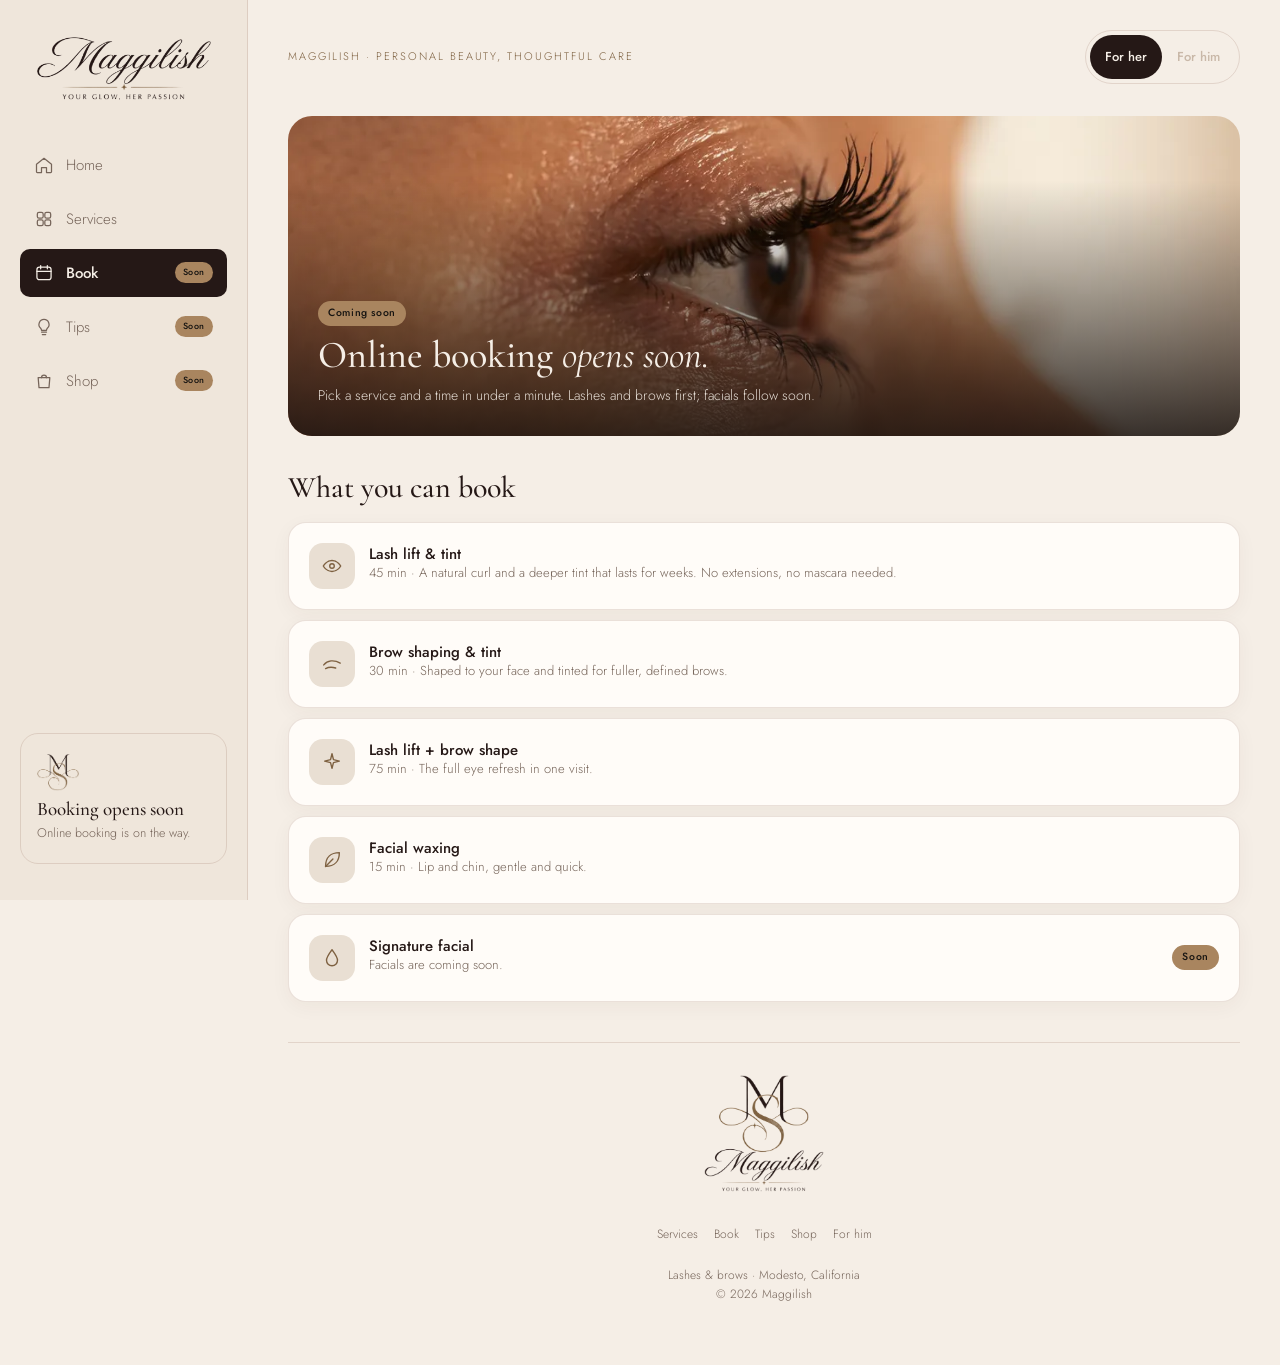
==== book/index.html @ e7efbf33 "Refine Maggilish UI around the existing brand guide" ====
<!doctype html>
<html lang="en" data-side="her">
<head>
<meta charset="utf-8">
<meta name="viewport" content="width=device-width,initial-scale=1,viewport-fit=cover">
<title>Book · Maggilish</title>
<meta name="description" content="Pick a service and a time in under a minute. Lashes and brows first; facials follow soon.">
<link rel="canonical" href="https://maggilish.com/book/">
<meta name="theme-color" content="#F5EEE6">
<meta property="og:type" content="website"><meta property="og:title" content="Book · Maggilish"><meta property="og:description" content="Pick a service and a time in under a minute. Lashes and brows first; facials follow soon.">
<meta property="og:url" content="https://maggilish.com/book/"><meta property="og:image" content="https://maggilish.com/assets/img/og.jpg">
<link rel="icon" href="/assets/brand/favicon-64.png" sizes="64x64">
<link rel="apple-touch-icon" href="/assets/brand/apple-touch-icon.png">
<link rel="manifest" href="/manifest.webmanifest">
<meta name="apple-mobile-web-app-capable" content="yes"><meta name="apple-mobile-web-app-title" content="Maggilish">
<link rel="preconnect" href="https://fonts.googleapis.com"><link rel="preconnect" href="https://fonts.gstatic.com" crossorigin>
<link href="https://fonts.googleapis.com/css2?family=Cormorant+Garamond:ital,wght@0,300;0,400;0,500;1,300;1,400;1,500&family=Jost:wght@300;400;500;600&display=swap" rel="stylesheet">
<link rel="stylesheet" href="/assets/site.css">
<script>(function(){try{var s=localStorage.getItem('maggilish-side');var f=document.documentElement.getAttribute('data-force');if(!f&&s)document.documentElement.setAttribute('data-side',s);}catch(e){}})();</script>
</head>
<body>
<a class="skip" href="#main">Skip to content</a>
<div class="app">
<aside class="side" aria-label="Main menu">
<a class="logo" href="/"><img class="for-her" src="/assets/brand/script-light.webp" alt="Maggilish" width="200" height="74"><img class="for-his" src="/assets/brand/script-dark.webp" alt="Maggilish" width="200" height="74"></a>
<nav><a href="/"><svg class="ico" viewBox="0 0 24 24" aria-hidden="true" style="width:20px;height:20px"><path d="M3 11 12 4l9 7v9a1 1 0 0 1-1 1h-5v-6h-6v6H4a1 1 0 0 1-1-1z"/></svg>Home</a><a href="/#services"><svg class="ico" viewBox="0 0 24 24" aria-hidden="true" style="width:20px;height:20px"><rect x="4" y="4" width="7" height="7" rx="2"/><rect x="13" y="4" width="7" height="7" rx="2"/><rect x="4" y="13" width="7" height="7" rx="2"/><rect x="13" y="13" width="7" height="7" rx="2"/></svg>Services</a><a href="/book/" aria-current=page><svg class="ico" viewBox="0 0 24 24" aria-hidden="true" style="width:20px;height:20px"><rect x="3.5" y="5" width="17" height="15" rx="3"/><path d="M8 3v4M16 3v4M3.5 10h17"/></svg>Book<span class=soon>Soon</span></a><a href="/tips/"><svg class="ico" viewBox="0 0 24 24" aria-hidden="true" style="width:20px;height:20px"><path d="M9 18h6M10 21h4M12 3a6 6 0 0 0-4 10.5c.8.8 1 1.5 1 2.5h6c0-1 .2-1.7 1-2.5A6 6 0 0 0 12 3z"/></svg>Tips<span class=soon>Soon</span></a><a href="/shop/"><svg class="ico" viewBox="0 0 24 24" aria-hidden="true" style="width:20px;height:20px"><path d="M5 8h14l-1 12H6z"/><path d="M9 8a3 3 0 0 1 6 0"/></svg>Shop<span class=soon>Soon</span></a></nav>
<div class="card help for-her"><img src="/assets/brand/emblem-light.webp" alt="" width="42" height="37"><h3>Booking opens soon</h3><p class="mute">Online booking is on the way.</p></div><div class="card help for-his"><img src="/assets/brand/emblem-dark.webp" alt="" width="42" height="37"><h3>Booking opens soon</h3><p class="mute">Online booking is on the way.</p></div>
</aside>
<div class="content">
<header class="top">
<a class="logo" href="/" aria-label="Maggilish home"><img class="for-her" src="/assets/brand/script-light.webp" alt="Maggilish" width="103" height="38"><img class="for-his" src="/assets/brand/script-dark.webp" alt="Maggilish" width="103" height="38"></a>
<div class="hello rail-hide">Maggilish · Personal beauty, thoughtful care</div>
<div class="actions"><div class="toggle" role="group" aria-label="Show services for"><button type="button" data-side="her" aria-pressed="true">For her</button><button type="button" data-side="his" aria-pressed="false">For him</button></div></div>
</header>
<main id="main"><section class="cs">
<div class="cs-hero for-her" style="background-image:url(/assets/img/her-lashlift.webp)"><div class="in"><span class="soon">Coming soon</span><h1>Online booking <em>opens soon.</em></h1><p>Pick a service and a time in under a minute. Lashes and brows first; facials follow soon.</p></div></div>
<div class="cs-hero for-his" style="background-image:url(/assets/img/his-brows.webp)"><div class="in"><span class="soon">Coming soon</span><h1>Online booking <em>opens soon.</em></h1><p>Pick a service and a time in under a minute. Lashes and brows first; facials follow soon.</p></div></div>
<div class="sec-h"><h2>What you can book</h2></div><div class="cs-list for-her"><div class="card"><span class="c"><svg class="ico" viewBox="0 0 24 24" aria-hidden="true" style="width:22px;height:22px"><path d="M2.5 12S6 6 12 6s9.5 6 9.5 6-3.5 6-9.5 6-9.5-6-9.5-6z"/><circle cx="12" cy="12" r="2.5"/></svg></span><div><h3>Lash lift &amp; tint</h3><p class="mute">45 min · A natural curl and a deeper tint that lasts for weeks. No extensions, no mascara needed.</p></div></div><div class="card"><span class="c"><svg class="ico" viewBox="0 0 24 24" aria-hidden="true" style="width:22px;height:22px"><path d="M3 13c4-5 11-6 18-2"/><path d="M5 17c3-1.5 7-1.8 11-.6"/></svg></span><div><h3>Brow shaping &amp; tint</h3><p class="mute">30 min · Shaped to your face and tinted for fuller, defined brows.</p></div></div><div class="card"><span class="c"><svg class="ico" viewBox="0 0 24 24" aria-hidden="true" style="width:22px;height:22px"><path d="M12 3l1.6 6.4L20 11l-6.4 1.6L12 19l-1.6-6.4L4 11l6.4-1.6z"/></svg></span><div><h3>Lash lift + brow shape</h3><p class="mute">75 min · The full eye refresh in one visit.</p></div></div><div class="card"><span class="c"><svg class="ico" viewBox="0 0 24 24" aria-hidden="true" style="width:22px;height:22px"><path d="M5 19C5 9 11 4 20 4c0 9-5 15-15 15z"/><path d="M5 19l8-8"/></svg></span><div><h3>Facial waxing</h3><p class="mute">15 min · Lip and chin, gentle and quick.</p></div></div><div class="card"><span class="c"><svg class="ico" viewBox="0 0 24 24" aria-hidden="true" style="width:22px;height:22px"><path d="M12 3C8.5 8 6 11 6 14.5a6 6 0 0 0 12 0C18 11 15.5 8 12 3z"/></svg></span><div><h3>Signature facial</h3><p class="mute">Facials are coming soon.</p></div><span class=soon style=margin-left:auto>Soon</span></div></div><div class="cs-list for-his"><div class="card"><span class="c"><svg class="ico" viewBox="0 0 24 24" aria-hidden="true" style="width:22px;height:22px"><path d="M3 13c4-5 11-6 18-2"/><path d="M5 17c3-1.5 7-1.8 11-.6"/></svg></span><div><h3>Brow clean-up</h3><p class="mute">15 min · Tidy and natural, never over-shaped.</p></div></div><div class="card"><span class="c"><svg class="ico" viewBox="0 0 24 24" aria-hidden="true" style="width:22px;height:22px"><path d="M12 3l1.6 6.4L20 11l-6.4 1.6L12 19l-1.6-6.4L4 11l6.4-1.6z"/></svg></span><div><h3>Brow tint</h3><p class="mute">15 min · Fills in sparse or light brows without looking done.</p></div></div><div class="card"><span class="c"><svg class="ico" viewBox="0 0 24 24" aria-hidden="true" style="width:22px;height:22px"><path d="M2.5 12S6 6 12 6s9.5 6 9.5 6-3.5 6-9.5 6-9.5-6-9.5-6z"/><circle cx="12" cy="12" r="2.5"/></svg></span><div><h3>Lash tint</h3><p class="mute">20 min · Darker lashes, no mascara, nobody can tell.</p></div></div><div class="card"><span class="c"><svg class="ico" viewBox="0 0 24 24" aria-hidden="true" style="width:22px;height:22px"><path d="M5 19C5 9 11 4 20 4c0 9-5 15-15 15z"/><path d="M5 19l8-8"/></svg></span><div><h3>Facial waxing</h3><p class="mute">15 min · Brow, ear and nose, quick and clean.</p></div></div><div class="card"><span class="c"><svg class="ico" viewBox="0 0 24 24" aria-hidden="true" style="width:22px;height:22px"><circle cx="12" cy="12" r="8.5"/><path d="M9 10h.01M15 10h.01M9 15c1.7 1.3 4.3 1.3 6 0"/></svg></span><div><h3>Men&#8217;s facial</h3><p class="mute">Men&#8217;s facials are coming soon.</p></div><span class=soon style=margin-left:auto>Soon</span></div></div></section>
<footer class="foot">
<img class="for-her" src="/assets/brand/logo-light.webp" alt="Maggilish, your glow, her passion" width="120" height="118">
<img class="for-his" src="/assets/brand/logo-dark.webp" alt="Maggilish, your glow, her passion" width="120" height="118">
<nav aria-label="Footer"><a href="/#services">Services</a><a href="/book/">Book</a><a href="/tips/">Tips</a><a href="/shop/">Shop</a><a href="/men/">For him</a></nav>
<p>Lashes &amp; brows · Modesto, California</p><p>&#169; 2026 Maggilish</p>
</footer>
</main>
</div>
</div>
<nav class="tabbar" aria-label="Main menu"><a href="/"><svg class="ico" viewBox="0 0 24 24" aria-hidden="true" style="width:23px;height:23px"><path d="M3 11 12 4l9 7v9a1 1 0 0 1-1 1h-5v-6h-6v6H4a1 1 0 0 1-1-1z"/></svg>Home</a><a href="/#services"><svg class="ico" viewBox="0 0 24 24" aria-hidden="true" style="width:23px;height:23px"><rect x="4" y="4" width="7" height="7" rx="2"/><rect x="13" y="4" width="7" height="7" rx="2"/><rect x="4" y="13" width="7" height="7" rx="2"/><rect x="13" y="13" width="7" height="7" rx="2"/></svg>Services</a><a class="book" href="/book/" aria-current="page"><span class="b"><svg class="ico" viewBox="0 0 24 24" aria-hidden="true" style="width:24px;height:24px"><rect x="3.5" y="5" width="17" height="15" rx="3"/><path d="M8 3v4M16 3v4M3.5 10h17"/></svg></span>Book</a><a href="/tips/"><svg class="ico" viewBox="0 0 24 24" aria-hidden="true" style="width:23px;height:23px"><path d="M9 18h6M10 21h4M12 3a6 6 0 0 0-4 10.5c.8.8 1 1.5 1 2.5h6c0-1 .2-1.7 1-2.5A6 6 0 0 0 12 3z"/></svg>Tips</a><a href="/shop/"><svg class="ico" viewBox="0 0 24 24" aria-hidden="true" style="width:23px;height:23px"><path d="M5 8h14l-1 12H6z"/><path d="M9 8a3 3 0 0 1 6 0"/></svg>Shop</a></nav>
<script src="/assets/site.js" defer></script>
</body>
</html>
---- assets/site.css ----
/* Maggilish — app-style site. Her (light) and His (dark) themes share one layout. */
:root{
  --porcelain:#F5EEE6; --pearl:#EBDCC8; --oatmeal:#DCD2C4; --bare:#DDA497; --cashmere:#C9B8A8;
  --caramel:#A9855F; --deep-caramel:#7E6141; --sandstone:#A39A8D; --suede:#635549; --tobacco:#4B3621;
  --espresso:#251816; --slate:#3D3C41; --noir:#151311;
  --serif:"Cormorant Garamond",Georgia,serif; --sans:"Jost",system-ui,-apple-system,sans-serif;
  --radius:20px; --tab-h:72px; --side-w:248px;
}
[data-side="her"]{
  --bg:#F5EEE6; --bg2:#EFE6DB; --card:#FFFCF8; --ink:#251816; --mute:#76655A; --acc:#7E6141; --metal:#A9855F;
  --chip:#E9DFD3; --btn:#251816; --btn-ink:#F5EEE6; --line:rgba(125,77,57,.16);
  --shadow:0 10px 28px rgba(80,50,30,.10); --tex:url(tex/porcelain.jpg);
  --scrim:linear-gradient(90deg,#F5EEE6 30%,rgba(245,238,230,.0) 74%);
  color-scheme:light;
}
[data-side="his"]{
  --bg:#151311; --bg2:#1C1917; --card:#221E1B; --ink:#F2EAE0; --mute:#AFA398; --acc:#C6A06E; --metal:#A9855F;
  --chip:#2C2825; --btn:#A9855F; --btn-ink:#151311; --line:rgba(169,133,95,.22);
  --shadow:0 10px 28px rgba(0,0,0,.35); --tex:url(tex/noir.jpg);
  --scrim:linear-gradient(90deg,#151311 32%,rgba(21,19,17,0) 76%);
  color-scheme:dark;
}
*{box-sizing:border-box;margin:0;padding:0}
html{-webkit-text-size-adjust:100%;scroll-behavior:smooth;scroll-padding-top:20px}
body{font-family:var(--sans);font-weight:300;font-size:16px;line-height:1.5;background:var(--bg);color:var(--ink);-webkit-font-smoothing:antialiased;transition:background .35s,color .35s;min-height:100vh}
img{display:block;max-width:100%}
a{color:inherit;text-decoration:none}
button{font:inherit;color:inherit;background:none;border:0;cursor:pointer}
:focus-visible{outline:2px solid var(--metal);outline-offset:3px;border-radius:8px}
.skip{position:absolute;left:-999px;top:8px;background:var(--btn);color:var(--btn-ink);padding:10px 16px;border-radius:999px;z-index:50}
.skip:focus{left:12px}
[data-side="her"] .for-his,[data-side="his"] .for-her{display:none!important}
.serif{font-family:var(--serif)}
.mute{color:var(--mute)}
.lab{font-size:11px;letter-spacing:.22em;text-transform:uppercase;color:var(--acc);font-weight:500}
.ico{width:22px;height:22px;stroke:currentColor;fill:none;stroke-width:1.5;stroke-linecap:round;stroke-linejoin:round;flex:none}
.card{background:var(--card);border-radius:var(--radius);box-shadow:var(--shadow)}
.btn{display:inline-flex;align-items:center;justify-content:center;gap:8px;background:var(--btn);color:var(--btn-ink);border-radius:999px;padding:13px 22px;font-size:14px;font-weight:500;letter-spacing:.02em;min-height:44px;transition:transform .15s,opacity .15s}
.btn:hover{transform:translateY(-1px)}
.btn.ghost{background:transparent;color:var(--ink);box-shadow:inset 0 0 0 1px var(--line)}
.btn.metal{background:var(--metal);color:#151311}
.chip{display:inline-flex;align-items:center;gap:6px;background:var(--chip);border-radius:999px;padding:7px 13px;font-size:12.5px;white-space:nowrap}
.soon{display:inline-flex;align-items:center;font-size:10.5px;font-weight:500;letter-spacing:.06em;background:var(--metal);color:#151311;padding:4px 10px;border-radius:999px;white-space:nowrap}
h1,h2,h3{font-family:var(--serif);font-weight:500;line-height:1.05}
h1 em,h2 em,h3 em{font-style:italic;font-weight:400}

/* ---------- shell ---------- */
.app{min-height:100vh;padding-bottom:calc(var(--tab-h) + 34px + env(safe-area-inset-bottom))}
.side{display:none}
.top{display:flex;justify-content:space-between;align-items:center;padding:18px 20px 10px;gap:12px}
.top .logo img{height:38px;width:auto}
.top .actions{display:flex;gap:10px;align-items:center}
.round{width:44px;height:44px;border-radius:14px;background:var(--card);display:flex;align-items:center;justify-content:center;box-shadow:var(--shadow)}
.round img{width:30px}
.toggle{display:inline-flex;background:var(--chip);border-radius:999px;padding:3px;font-size:13px;font-weight:500}
.toggle button{padding:8px 16px;border-radius:999px;color:var(--mute);min-height:38px;transition:background .25s,color .25s}
.toggle button[aria-pressed="true"]{background:var(--btn);color:var(--btn-ink)}
main{padding:0 20px}
.wrap{max-width:1180px;margin:0 auto}

/* bottom tab bar (phone + tablet) */
.tabbar{position:fixed;left:12px;right:12px;bottom:calc(12px + env(safe-area-inset-bottom));height:var(--tab-h);border-radius:24px;background:var(--card);box-shadow:0 -2px 30px rgba(0,0,0,.16);display:grid;grid-template-columns:repeat(5,1fr);align-items:center;justify-items:center;padding:0 6px;z-index:40;max-width:560px;margin:0 auto}
.tabbar a{display:flex;flex-direction:column;align-items:center;gap:4px;font-size:11px;color:var(--mute);min-width:56px;padding:6px 0}
.tabbar a[aria-current="page"]{color:var(--acc);font-weight:600}
.tabbar .book{margin-top:-30px}
.tabbar .book span.b{width:58px;height:58px;border-radius:50%;background:var(--btn);color:var(--btn-ink);display:flex;align-items:center;justify-content:center;box-shadow:0 8px 18px rgba(0,0,0,.22)}
.tabbar .book[aria-current="page"]{color:var(--ink)}

/* ---------- home ---------- */
.greet{padding:4px 0 14px}
.greet h1{font-size:28px}
.hero{position:relative;border-radius:24px;overflow:hidden;min-height:250px;background:var(--chip) center/cover no-repeat;display:flex;align-items:stretch}
.hero::before{content:"";position:absolute;inset:0;background:var(--scrim)}
.hero .in{position:relative;padding:24px 22px;max-width:62%;display:flex;flex-direction:column;justify-content:center}
.hero h2{font-size:34px}
.hero p{font-size:13.5px;margin-top:10px}
.hero .btn{margin-top:16px;align-self:flex-start;padding:11px 18px;font-size:13px}
.cats{display:flex;justify-content:space-between;gap:8px;padding:22px 0 6px;overflow-x:auto;scrollbar-width:none}
.cats::-webkit-scrollbar{display:none}
.cats a{display:flex;flex-direction:column;align-items:center;gap:8px;min-width:62px;font-size:12.5px}
.cats .c{width:60px;height:60px;border-radius:50%;background:var(--chip);display:flex;align-items:center;justify-content:center;color:var(--acc)}
.sec-h{display:flex;justify-content:space-between;align-items:baseline;margin:30px 0 14px;gap:12px}
.sec-h h2{font-size:26px}
.sec-h a{font-size:13px;display:inline-flex;gap:4px;align-items:center}
.svc-grid{display:grid;grid-template-columns:1fr 1fr;gap:12px}
.svc{padding:10px;display:flex;flex-direction:column;position:relative}
.svc .ph{aspect-ratio:4/3;border-radius:14px;background:var(--chip) center/cover;display:flex;align-items:center;justify-content:center;color:var(--acc)}
.svc .ph .ico{width:38px;height:38px}
.svc .soon{position:absolute;left:18px;top:18px}
.svc .body{padding:12px 4px 4px;display:flex;flex-direction:column;flex:1}
.svc h3{font-family:var(--sans);font-size:15px;font-weight:500;line-height:1.3}
.svc p{font-size:12.5px;margin-top:4px;flex:1}
.svc .meta{display:flex;justify-content:space-between;align-items:center;margin-top:12px;gap:8px}
.svc .meta .t{font-size:12px;display:flex;gap:4px;align-items:center;color:var(--mute)}
.plus{width:34px;height:34px;border-radius:50%;background:var(--btn);color:var(--btn-ink);display:flex;align-items:center;justify-content:center;flex:none}
.wait{display:flex;align-items:center;gap:14px;padding:12px 14px;margin-top:14px}
.wait .th{width:56px;height:56px;border-radius:14px;background:var(--chip) center/cover;flex:none}
.wait .tx{flex:1;min-width:0}
.wait h3{font-family:var(--sans);font-size:14.5px;font-weight:500;margin-top:4px}
.wait a{font-size:12.5px;color:var(--acc);display:flex;gap:4px;align-items:center;white-space:nowrap}
.steps{display:grid;gap:10px}
.step{display:flex;gap:14px;padding:16px;align-items:flex-start}
.step .n{font-family:var(--serif);font-size:30px;line-height:1;color:var(--acc);width:26px;flex:none}
.step h3{font-family:var(--sans);font-size:15px;font-weight:500}
.step p{font-size:13px;margin-top:3px}
.feature{position:relative;border-radius:24px;overflow:hidden;min-height:300px;background:var(--chip) center/cover;display:flex;align-items:flex-end}
.feature::before{content:"";position:absolute;inset:0;background:linear-gradient(transparent 30%,rgba(20,14,12,.55) 55%,rgba(20,14,12,.9))}
.feature .in{position:relative;padding:22px;color:#F5EEE6;max-width:520px}
.feature .lab{color:#D9BE94}
.feature h2{font-size:30px;margin-top:6px}
.feature p{font-size:13.5px;margin-top:8px;opacity:.9}
.feature .btn{margin-top:14px}
.tips-teaser{padding:18px}
.tips-teaser ul{list-style:none;margin-top:10px}
.tips-teaser li{display:flex;justify-content:space-between;gap:12px;align-items:center;padding:12px 0;border-top:1px solid var(--line);font-size:14.5px}
.tips-teaser li .q{font-family:var(--serif);font-size:18px;font-weight:500;line-height:1.2}
.promise{padding:26px 22px;background:var(--tex) center/cover;border-radius:24px;text-align:center;box-shadow:var(--shadow)}
.promise img{width:74px;margin:0 auto}
.promise h2{font-size:30px;margin-top:12px}
.promise p{max-width:520px;margin:10px auto 0;font-size:14px}
.foot{padding:40px 0 20px;text-align:center;font-size:12px;color:var(--mute)}
.foot img{height:44px;width:auto;margin:0 auto 10px}
.foot nav{display:flex;gap:16px;justify-content:center;flex-wrap:wrap;margin:10px 0}

/* ---------- coming-soon pages ---------- */
.cs{padding-top:6px}
.cs-hero{border-radius:24px;overflow:hidden;position:relative;min-height:320px;background:var(--chip) center/cover;display:flex;align-items:flex-end}
.cs-hero::before{content:"";position:absolute;inset:0;background:linear-gradient(transparent 20%,rgba(20,14,12,.84))}
.cs-hero .in{position:relative;padding:24px;color:#F5EEE6;max-width:560px}
.cs-hero h1{font-size:38px;margin-top:10px}
.cs-hero p{font-size:14px;margin-top:8px;opacity:.9}
.cs-list{margin-top:18px;display:grid;gap:10px}
.cs-list .card{padding:16px 18px;display:flex;gap:14px;align-items:center}
.cs-list .card .c{width:46px;height:46px;border-radius:14px;background:var(--chip);color:var(--acc);display:flex;align-items:center;justify-content:center;flex:none}
.cs-list h3{font-family:var(--sans);font-size:15px;font-weight:500}
.cs-list p{font-size:13px}
.prod-grid{display:grid;grid-template-columns:1fr 1fr;gap:12px;margin-top:16px}
.prod{padding:8px;position:relative}
.prod .ph{aspect-ratio:1/1;border-radius:14px;background:var(--chip) center/cover}
.prod .soon{position:absolute;left:16px;top:16px}
.prod h3{font-family:var(--sans);font-size:14px;font-weight:500;padding:10px 4px 0}
.prod p{font-size:12px;padding:0 4px 6px}
.note{font-size:11.5px;margin-top:14px}

/* ---------- tablet ---------- */
@media (min-width:768px){
  main{padding:0 32px}
  .top{padding:22px 32px 12px}
  .hero{min-height:340px}
  .hero h2{font-size:46px}
  .hero .in{padding:40px;max-width:52%}
  .svc-grid{grid-template-columns:repeat(3,1fr);gap:16px}
  .steps{grid-template-columns:repeat(3,1fr)}
  .prod-grid{grid-template-columns:repeat(3,1fr)}
  .duo{display:grid;grid-template-columns:1.2fr 1fr;gap:16px;align-items:stretch}
}
/* ---------- computer: side menu ---------- */
@media (min-width:1200px){
  .app{display:flex;padding-bottom:0}
  .tabbar{display:none}
  .side{display:flex;flex-direction:column;gap:4px;width:var(--side-w);flex:none;background:var(--bg2);padding:28px 18px;position:sticky;top:0;height:100vh}
  .side .logo img{height:48px;width:auto;margin:0 0 26px 8px}
  .side nav a{display:flex;gap:12px;align-items:center;padding:12px 14px;border-radius:14px;font-size:15px;color:var(--mute)}
  .side nav a:hover{background:var(--chip);color:var(--ink)}
  .side nav a[aria-current="page"]{background:var(--btn);color:var(--btn-ink);font-weight:500}
  .side nav a .soon{margin-left:auto;font-size:9px;padding:3px 8px}
  .side .help{margin-top:auto;padding:18px}
  .side .help + .help{margin-top:0}
  .side .help img{width:42px}
  .side .help h3{font-size:19px;margin-top:8px}
  .side .help p{font-size:12.5px;margin-top:4px}
  .content{flex:1;min-width:0}
  .top{padding:26px 36px 18px}
  .top .logo{display:none}
  .top .hello{display:block}
  main{padding:0 36px 40px}
  .home-grid{display:grid;grid-template-columns:minmax(0,1fr) 330px;gap:26px;align-items:start}
  .rail{position:sticky;top:24px;display:grid;gap:16px}
  .greet{display:none}
}
@media (max-width:1199px){ .rail-only{display:none} .top .hello{display:none} }
@media (max-width:767px){
  .hero{display:block;min-height:0;background-color:var(--card);background-size:100% auto;background-position:top center;padding-top:50%;box-shadow:var(--shadow)}
  .hero::before{background:linear-gradient(180deg,transparent 34%,var(--card) 52%)}
  .hero .in,.hero .in[class]{max-width:none;padding:0 20px 22px}
}
@media (max-width:420px){
  .hero h2{font-size:30px}
  .svc-grid{gap:10px}
}
@media (prefers-reduced-motion:reduce){*{transition:none!important;scroll-behavior:auto!important}}

/* October 2026 brand refinement: the proposal's porcelain / caramel / noir
   palette and Cormorant + Jost type remain the shared identity. */
:root{--radius:18px}
[data-side="her"]{--shadow:0 5px 20px rgba(75,54,33,.045)}
[data-side="his"]{--shadow:0 5px 20px rgba(0,0,0,.16);--mute:#C9B8A8}
body{line-height:1.6}
h1,h2,h3{text-wrap:balance}
.card{border:1px solid var(--line)}
.btn{padding:14px 24px;letter-spacing:.04em}
.btn.ghost{box-shadow:none;border:1px solid var(--line)}
.btn:focus-visible,a:focus-visible,button:focus-visible{outline:2px solid var(--acc);outline-offset:4px}
.lab{letter-spacing:.18em;line-height:1.6}
.top{padding-top:24px;padding-bottom:20px}
.top .logo img{height:auto;width:120px}
.toggle{border:1px solid var(--line);background:transparent;padding:4px}
.toggle button{min-height:44px;padding:9px 15px}
.greet{padding:0 0 22px}
.greet h1{font-size:32px;margin-top:4px}
.hero{border:1px solid var(--line);border-radius:22px}
.hero h2{line-height:1.04;letter-spacing:-.025em}
.hero p{line-height:1.7;font-size:14px}
.hero .btn{margin-top:22px;min-height:46px}
.cats{padding:26px 0 18px;border-bottom:1px solid var(--line)}
.cats .c{background:transparent;border:1px solid var(--line);transition:background .2s}
.cats a:hover .c{background:var(--chip)}
.sec-h{margin:36px 0 18px}
.sec-h h2{font-size:30px}
.sec-h a{color:var(--acc);min-height:44px;align-items:center}
.svc{padding:10px;box-shadow:none}
.svc .ph{border-radius:12px}
.svc .body{padding:16px 6px 6px}
.svc h3{font-size:15px;line-height:1.4}
.svc p{line-height:1.65;margin-top:7px}
.svc .meta{padding-top:12px;border-top:1px solid var(--line);margin-top:18px}
.plus{width:44px;height:44px}
.wait{padding:16px;margin-top:18px;flex-wrap:wrap}
.wait a{min-height:44px}
.step{padding:22px 18px;box-shadow:none}
.step .n{font-size:34px}
.tips-teaser{padding:22px}
.tips-teaser li{padding:16px 0}
.tips-teaser li .q{font-size:21px;line-height:1.25}
.feature{border-radius:20px;border:1px solid var(--line)}
.feature .in{padding:28px}
.feature h2{font-size:34px}
.promise{padding:36px 24px;border:1px solid var(--line);box-shadow:none}
.promise h2{font-size:36px}
.foot{border-top:1px solid var(--line);margin-top:40px;padding-top:32px}
.foot img{height:auto;width:120px;margin-bottom:20px}
.foot nav a{display:inline-flex;align-items:center;min-height:44px}
.tabbar{border:1px solid var(--line);box-shadow:0 6px 28px rgba(37,24,22,.12);border-radius:22px}
.tabbar a{min-height:48px}
.cs-list .card{padding:20px}
.cs-hero .in{padding:30px}
.prod{box-shadow:none}
.prod h3{padding:15px 6px 0}
.prod p{padding:4px 6px 12px}
@media(min-width:768px){
  .hero .in{padding:36px;max-width:60%}
  .hero h2{font-size:48px}
  .hero{min-height:370px}
  .svc-grid,.prod-grid{gap:18px}
}
@media(min-width:1200px){
  .side{border-right:1px solid var(--line);padding:36px 20px}
  .side .logo img{height:auto;width:176px;margin:0 auto 36px}
  .side nav a{border-radius:10px;margin-bottom:6px}
  .side .help{padding:20px 16px;background:transparent;box-shadow:none}
  .top{padding:30px 40px 26px}
  .top .hello{font-size:11px;text-transform:uppercase;letter-spacing:.18em;color:var(--acc)}
  main{padding:0 40px 40px}
  .home-grid{grid-template-columns:minmax(0,1fr) 264px;gap:28px}
  .rail{gap:20px}
  .hero .in{padding:30px;max-width:68%}
  .hero h2{font-size:clamp(36px,3.2vw,52px)}
  .svc-grid{grid-template-columns:repeat(2,minmax(0,1fr))}
}
@media(min-width:1600px){
  .home-grid{grid-template-columns:minmax(0,1fr) 300px;gap:32px}
  .svc-grid{grid-template-columns:repeat(3,minmax(0,1fr))}
  .hero .in{max-width:60%;padding:40px}
}
@media(max-width:767px){
  .hero .in,.hero .in[class]{padding:8px 24px 28px}
  .hero h2{font-size:38px}
  .hero::before{background:linear-gradient(180deg,transparent 28%,var(--card) 49%)}
  .hero p{max-width:34ch}
}
@media(max-width:359px){
  main{padding-left:16px;padding-right:16px}
  .top{padding-left:16px;padding-right:16px;gap:8px}
  .top .logo img{width:100px}
  .toggle button{padding:9px 11px}
  .hero h2{font-size:34px}
  .svc-grid,.prod-grid{grid-template-columns:1fr}
}
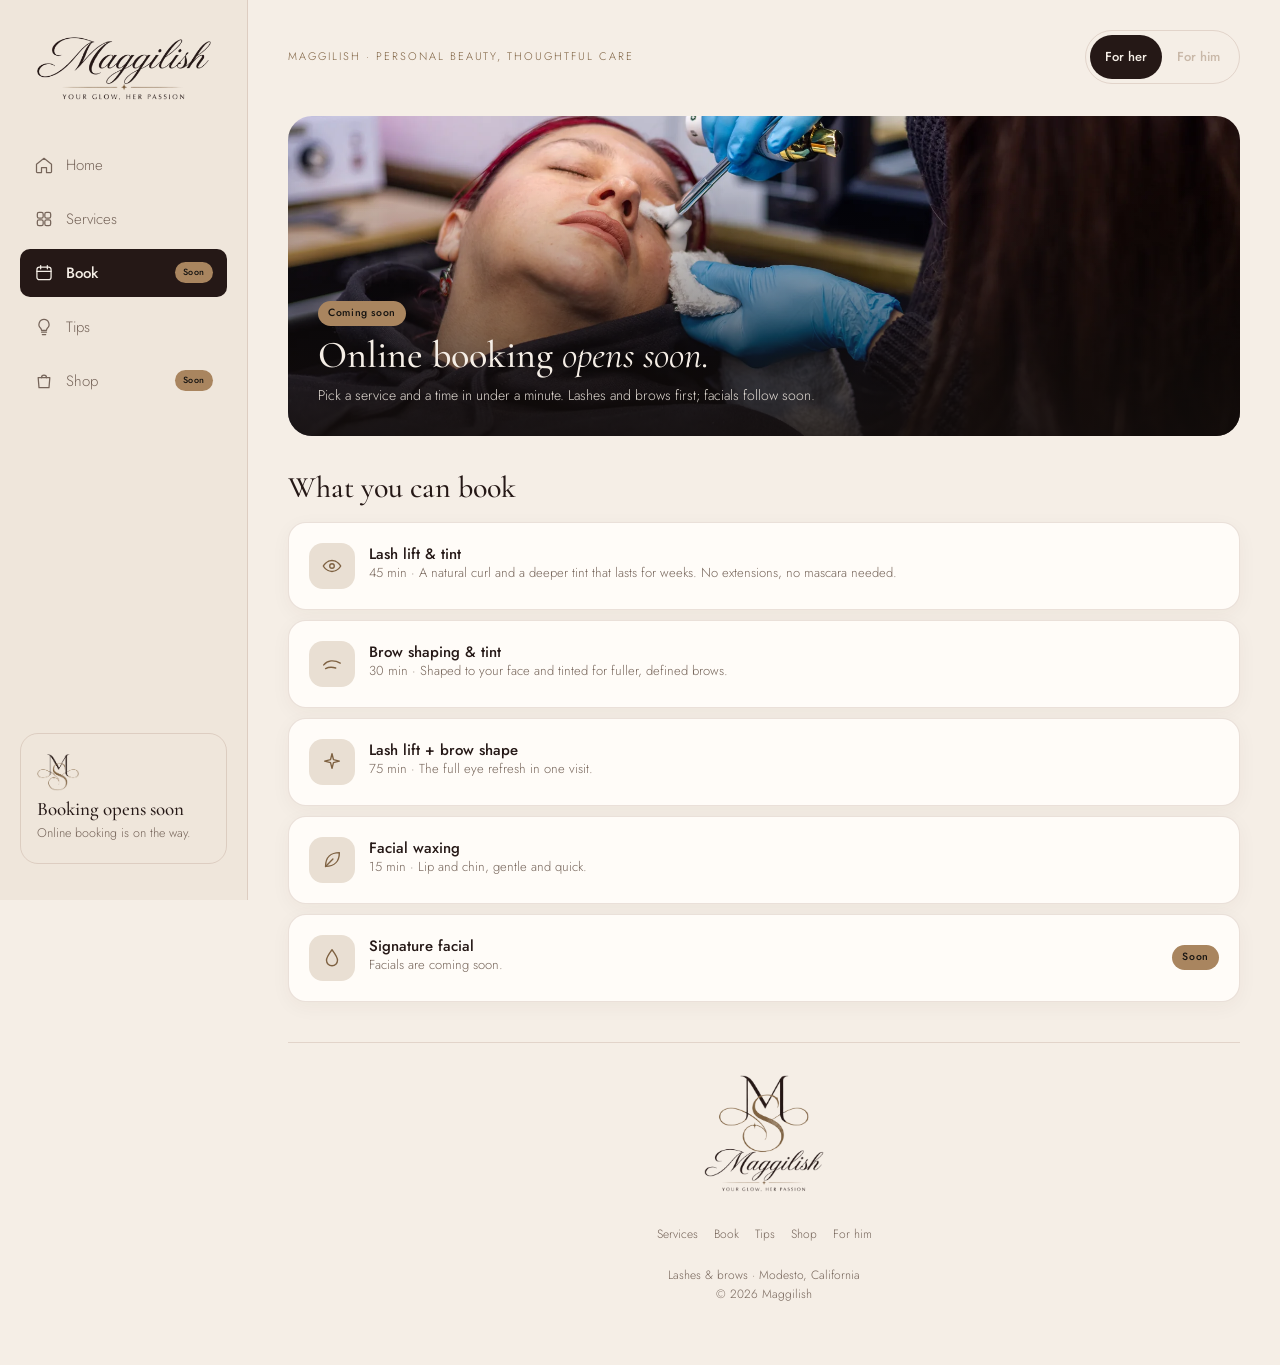
==== commit a2f069ee: "Add original studio photos, Maggie introduction and care tips" ====
--- a/book/index.html
+++ b/book/index.html
@@ -1,6 +1,7 @@
 <!doctype html>
 <html lang="en" data-side="her">
 <head>
+
 <meta charset="utf-8">
 <meta name="viewport" content="width=device-width,initial-scale=1,viewport-fit=cover">
 <title>Book · Maggilish</title>
@@ -15,7 +16,7 @@
 <meta name="apple-mobile-web-app-capable" content="yes"><meta name="apple-mobile-web-app-title" content="Maggilish">
 <link rel="preconnect" href="https://fonts.googleapis.com"><link rel="preconnect" href="https://fonts.gstatic.com" crossorigin>
 <link href="https://fonts.googleapis.com/css2?family=Cormorant+Garamond:ital,wght@0,300;0,400;0,500;1,300;1,400;1,500&family=Jost:wght@300;400;500;600&display=swap" rel="stylesheet">
-<link rel="stylesheet" href="/assets/site.css">
+<link rel="stylesheet" href="/assets/site.css?v=20261105.1">
 <script>(function(){try{var s=localStorage.getItem('maggilish-side');var f=document.documentElement.getAttribute('data-force');if(!f&&s)document.documentElement.setAttribute('data-side',s);}catch(e){}})();</script>
 </head>
 <body>
@@ -23,7 +24,7 @@
 <div class="app">
 <aside class="side" aria-label="Main menu">
 <a class="logo" href="/"><img class="for-her" src="/assets/brand/script-light.webp" alt="Maggilish" width="200" height="74"><img class="for-his" src="/assets/brand/script-dark.webp" alt="Maggilish" width="200" height="74"></a>
-<nav><a href="/"><svg class="ico" viewBox="0 0 24 24" aria-hidden="true" style="width:20px;height:20px"><path d="M3 11 12 4l9 7v9a1 1 0 0 1-1 1h-5v-6h-6v6H4a1 1 0 0 1-1-1z"/></svg>Home</a><a href="/#services"><svg class="ico" viewBox="0 0 24 24" aria-hidden="true" style="width:20px;height:20px"><rect x="4" y="4" width="7" height="7" rx="2"/><rect x="13" y="4" width="7" height="7" rx="2"/><rect x="4" y="13" width="7" height="7" rx="2"/><rect x="13" y="13" width="7" height="7" rx="2"/></svg>Services</a><a href="/book/" aria-current=page><svg class="ico" viewBox="0 0 24 24" aria-hidden="true" style="width:20px;height:20px"><rect x="3.5" y="5" width="17" height="15" rx="3"/><path d="M8 3v4M16 3v4M3.5 10h17"/></svg>Book<span class=soon>Soon</span></a><a href="/tips/"><svg class="ico" viewBox="0 0 24 24" aria-hidden="true" style="width:20px;height:20px"><path d="M9 18h6M10 21h4M12 3a6 6 0 0 0-4 10.5c.8.8 1 1.5 1 2.5h6c0-1 .2-1.7 1-2.5A6 6 0 0 0 12 3z"/></svg>Tips<span class=soon>Soon</span></a><a href="/shop/"><svg class="ico" viewBox="0 0 24 24" aria-hidden="true" style="width:20px;height:20px"><path d="M5 8h14l-1 12H6z"/><path d="M9 8a3 3 0 0 1 6 0"/></svg>Shop<span class=soon>Soon</span></a></nav>
+<nav><a href="/"><svg class="ico" viewBox="0 0 24 24" aria-hidden="true" style="width:20px;height:20px"><path d="M3 11 12 4l9 7v9a1 1 0 0 1-1 1h-5v-6h-6v6H4a1 1 0 0 1-1-1z"/></svg>Home</a><a href="/#services"><svg class="ico" viewBox="0 0 24 24" aria-hidden="true" style="width:20px;height:20px"><rect x="4" y="4" width="7" height="7" rx="2"/><rect x="13" y="4" width="7" height="7" rx="2"/><rect x="4" y="13" width="7" height="7" rx="2"/><rect x="13" y="13" width="7" height="7" rx="2"/></svg>Services</a><a href="/book/" aria-current=page><svg class="ico" viewBox="0 0 24 24" aria-hidden="true" style="width:20px;height:20px"><rect x="3.5" y="5" width="17" height="15" rx="3"/><path d="M8 3v4M16 3v4M3.5 10h17"/></svg>Book<span class=soon>Soon</span></a><a href="/tips/"><svg class="ico" viewBox="0 0 24 24" aria-hidden="true" style="width:20px;height:20px"><path d="M9 18h6M10 21h4M12 3a6 6 0 0 0-4 10.5c.8.8 1 1.5 1 2.5h6c0-1 .2-1.7 1-2.5A6 6 0 0 0 12 3z"/></svg>Tips</a><a href="/shop/"><svg class="ico" viewBox="0 0 24 24" aria-hidden="true" style="width:20px;height:20px"><path d="M5 8h14l-1 12H6z"/><path d="M9 8a3 3 0 0 1 6 0"/></svg>Shop<span class=soon>Soon</span></a></nav>
 <div class="card help for-her"><img src="/assets/brand/emblem-light.webp" alt="" width="42" height="37"><h3>Booking opens soon</h3><p class="mute">Online booking is on the way.</p></div><div class="card help for-his"><img src="/assets/brand/emblem-dark.webp" alt="" width="42" height="37"><h3>Booking opens soon</h3><p class="mute">Online booking is on the way.</p></div>
 </aside>
 <div class="content">
@@ -33,7 +34,7 @@
 <div class="actions"><div class="toggle" role="group" aria-label="Show services for"><button type="button" data-side="her" aria-pressed="true">For her</button><button type="button" data-side="his" aria-pressed="false">For him</button></div></div>
 </header>
 <main id="main"><section class="cs">
-<div class="cs-hero for-her" style="background-image:url(/assets/img/her-lashlift.webp)"><div class="in"><span class="soon">Coming soon</span><h1>Online booking <em>opens soon.</em></h1><p>Pick a service and a time in under a minute. Lashes and brows first; facials follow soon.</p></div></div>
+<div class="cs-hero for-her" style="background-image:url(/assets/img/lash-treatment.webp)"><div class="in"><span class="soon">Coming soon</span><h1>Online booking <em>opens soon.</em></h1><p>Pick a service and a time in under a minute. Lashes and brows first; facials follow soon.</p></div></div>
 <div class="cs-hero for-his" style="background-image:url(/assets/img/his-brows.webp)"><div class="in"><span class="soon">Coming soon</span><h1>Online booking <em>opens soon.</em></h1><p>Pick a service and a time in under a minute. Lashes and brows first; facials follow soon.</p></div></div>
 <div class="sec-h"><h2>What you can book</h2></div><div class="cs-list for-her"><div class="card"><span class="c"><svg class="ico" viewBox="0 0 24 24" aria-hidden="true" style="width:22px;height:22px"><path d="M2.5 12S6 6 12 6s9.5 6 9.5 6-3.5 6-9.5 6-9.5-6-9.5-6z"/><circle cx="12" cy="12" r="2.5"/></svg></span><div><h3>Lash lift &amp; tint</h3><p class="mute">45 min · A natural curl and a deeper tint that lasts for weeks. No extensions, no mascara needed.</p></div></div><div class="card"><span class="c"><svg class="ico" viewBox="0 0 24 24" aria-hidden="true" style="width:22px;height:22px"><path d="M3 13c4-5 11-6 18-2"/><path d="M5 17c3-1.5 7-1.8 11-.6"/></svg></span><div><h3>Brow shaping &amp; tint</h3><p class="mute">30 min · Shaped to your face and tinted for fuller, defined brows.</p></div></div><div class="card"><span class="c"><svg class="ico" viewBox="0 0 24 24" aria-hidden="true" style="width:22px;height:22px"><path d="M12 3l1.6 6.4L20 11l-6.4 1.6L12 19l-1.6-6.4L4 11l6.4-1.6z"/></svg></span><div><h3>Lash lift + brow shape</h3><p class="mute">75 min · The full eye refresh in one visit.</p></div></div><div class="card"><span class="c"><svg class="ico" viewBox="0 0 24 24" aria-hidden="true" style="width:22px;height:22px"><path d="M5 19C5 9 11 4 20 4c0 9-5 15-15 15z"/><path d="M5 19l8-8"/></svg></span><div><h3>Facial waxing</h3><p class="mute">15 min · Lip and chin, gentle and quick.</p></div></div><div class="card"><span class="c"><svg class="ico" viewBox="0 0 24 24" aria-hidden="true" style="width:22px;height:22px"><path d="M12 3C8.5 8 6 11 6 14.5a6 6 0 0 0 12 0C18 11 15.5 8 12 3z"/></svg></span><div><h3>Signature facial</h3><p class="mute">Facials are coming soon.</p></div><span class=soon style=margin-left:auto>Soon</span></div></div><div class="cs-list for-his"><div class="card"><span class="c"><svg class="ico" viewBox="0 0 24 24" aria-hidden="true" style="width:22px;height:22px"><path d="M3 13c4-5 11-6 18-2"/><path d="M5 17c3-1.5 7-1.8 11-.6"/></svg></span><div><h3>Brow clean-up</h3><p class="mute">15 min · Tidy and natural, never over-shaped.</p></div></div><div class="card"><span class="c"><svg class="ico" viewBox="0 0 24 24" aria-hidden="true" style="width:22px;height:22px"><path d="M12 3l1.6 6.4L20 11l-6.4 1.6L12 19l-1.6-6.4L4 11l6.4-1.6z"/></svg></span><div><h3>Brow tint</h3><p class="mute">15 min · Fills in sparse or light brows without looking done.</p></div></div><div class="card"><span class="c"><svg class="ico" viewBox="0 0 24 24" aria-hidden="true" style="width:22px;height:22px"><path d="M2.5 12S6 6 12 6s9.5 6 9.5 6-3.5 6-9.5 6-9.5-6-9.5-6z"/><circle cx="12" cy="12" r="2.5"/></svg></span><div><h3>Lash tint</h3><p class="mute">20 min · Darker lashes, no mascara, nobody can tell.</p></div></div><div class="card"><span class="c"><svg class="ico" viewBox="0 0 24 24" aria-hidden="true" style="width:22px;height:22px"><path d="M5 19C5 9 11 4 20 4c0 9-5 15-15 15z"/><path d="M5 19l8-8"/></svg></span><div><h3>Facial waxing</h3><p class="mute">15 min · Brow, ear and nose, quick and clean.</p></div></div><div class="card"><span class="c"><svg class="ico" viewBox="0 0 24 24" aria-hidden="true" style="width:22px;height:22px"><circle cx="12" cy="12" r="8.5"/><path d="M9 10h.01M15 10h.01M9 15c1.7 1.3 4.3 1.3 6 0"/></svg></span><div><h3>Men&#8217;s facial</h3><p class="mute">Men&#8217;s facials are coming soon.</p></div><span class=soon style=margin-left:auto>Soon</span></div></div></section>
 <footer class="foot">
@@ -46,6 +47,6 @@
 </div>
 </div>
 <nav class="tabbar" aria-label="Main menu"><a href="/"><svg class="ico" viewBox="0 0 24 24" aria-hidden="true" style="width:23px;height:23px"><path d="M3 11 12 4l9 7v9a1 1 0 0 1-1 1h-5v-6h-6v6H4a1 1 0 0 1-1-1z"/></svg>Home</a><a href="/#services"><svg class="ico" viewBox="0 0 24 24" aria-hidden="true" style="width:23px;height:23px"><rect x="4" y="4" width="7" height="7" rx="2"/><rect x="13" y="4" width="7" height="7" rx="2"/><rect x="4" y="13" width="7" height="7" rx="2"/><rect x="13" y="13" width="7" height="7" rx="2"/></svg>Services</a><a class="book" href="/book/" aria-current="page"><span class="b"><svg class="ico" viewBox="0 0 24 24" aria-hidden="true" style="width:24px;height:24px"><rect x="3.5" y="5" width="17" height="15" rx="3"/><path d="M8 3v4M16 3v4M3.5 10h17"/></svg></span>Book</a><a href="/tips/"><svg class="ico" viewBox="0 0 24 24" aria-hidden="true" style="width:23px;height:23px"><path d="M9 18h6M10 21h4M12 3a6 6 0 0 0-4 10.5c.8.8 1 1.5 1 2.5h6c0-1 .2-1.7 1-2.5A6 6 0 0 0 12 3z"/></svg>Tips</a><a href="/shop/"><svg class="ico" viewBox="0 0 24 24" aria-hidden="true" style="width:23px;height:23px"><path d="M5 8h14l-1 12H6z"/><path d="M9 8a3 3 0 0 1 6 0"/></svg>Shop</a></nav>
-<script src="/assets/site.js" defer></script>
+<script src="/assets/site.js?v=20261105.1" defer></script>
 </body>
 </html>
--- a/assets/site.css
+++ b/assets/site.css
@@ -286,3 +286,48 @@
   .hero h2{font-size:34px}
   .svc-grid,.prod-grid{grid-template-columns:1fr}
 }
+
+/* Keep supporting hero copy on the quiet part of the photograph. */
+.hero p{max-width:30ch;font-weight:400}
+@media(min-width:768px){.hero .in{min-width:0}.hero p{max-width:25ch}}
+
+/* Original studio photography, with porcelain and espresso brand washes. */
+.brand-photo{position:relative;overflow:hidden;background:var(--chip)}
+.brand-photo::after{content:"";position:absolute;inset:0;background:linear-gradient(135deg,rgba(169,133,95,.12),rgba(37,24,22,.06));pointer-events:none}
+.brand-photo img{width:100%;height:100%;object-fit:cover}
+.meet-maggie{overflow:hidden;display:grid}
+.meet-maggie .brand-photo{aspect-ratio:3/2}
+.meet-maggie .brand-photo img{object-position:48% 40%}
+.meet-copy{padding:26px}
+.meet-copy h2{font-size:38px;margin:8px 0 16px}
+.meet-copy p{font-size:14px;margin-top:12px;line-height:1.75}
+.meet-copy .btn{margin-top:22px}
+.meet-copy .signature{font-family:var(--serif);font-size:24px;font-style:italic;color:var(--acc)}
+.tips-teaser li a{display:flex;justify-content:space-between;align-items:center;gap:16px;width:100%;min-height:44px}
+.tips-page{max-width:1100px;margin:auto}
+.tips-page h1{font-size:clamp(36px,5vw,56px);margin:8px 0 12px}
+.tips-intro{max-width:65ch;font-size:14px;margin-bottom:20px}
+.care-grid{display:grid;gap:16px}
+.care-tip{padding:26px;box-shadow:none}
+.care-tip h3{font-size:28px;margin:10px 0 14px}
+.care-tip p{font-size:14px;line-height:1.75}
+.care-photo{border-radius:20px;margin-top:28px;isolation:isolate}
+.care-photo img{aspect-ratio:16/9;object-position:center 48%}
+.care-photo figcaption{position:relative;z-index:1;background:var(--card);font-size:13px;padding:16px 22px;color:var(--mute)}
+.hero[style*="maggie-at-work"]{background-position:65% center}
+.feature[style*="studio-visit"]{background-position:center 32%;min-height:400px}
+@media(min-width:768px){
+ .meet-maggie{grid-template-columns:minmax(0,1fr) minmax(0,1fr)}
+ .meet-maggie .brand-photo{aspect-ratio:auto;min-height:380px}
+ .meet-copy{padding:32px;align-self:center}
+ .care-grid{grid-template-columns:repeat(2,minmax(0,1fr))}
+ .hero[style*="maggie-at-work"]::before{background:linear-gradient(90deg,var(--bg) 10%,color-mix(in srgb,var(--bg) 95%,transparent) 32%,transparent 100%)}
+}
+@media(max-width:767px){
+ .hero[style*="maggie-at-work"]{background-position:center top;padding-top:59%}
+ .hero[style*="maggie-at-work"]::before{background:linear-gradient(180deg,transparent 20%,var(--card) 52%)}
+}
+.rail-portrait{border-radius:12px;margin-bottom:20px;aspect-ratio:3/2}
+.studio-detail{margin-top:28px;border-radius:20px;isolation:isolate}
+.studio-detail img{aspect-ratio:5/2;object-position:center 45%}
+.studio-detail figcaption{position:relative;z-index:1;background:var(--card);font-size:12px;padding:14px 20px;color:var(--mute)}
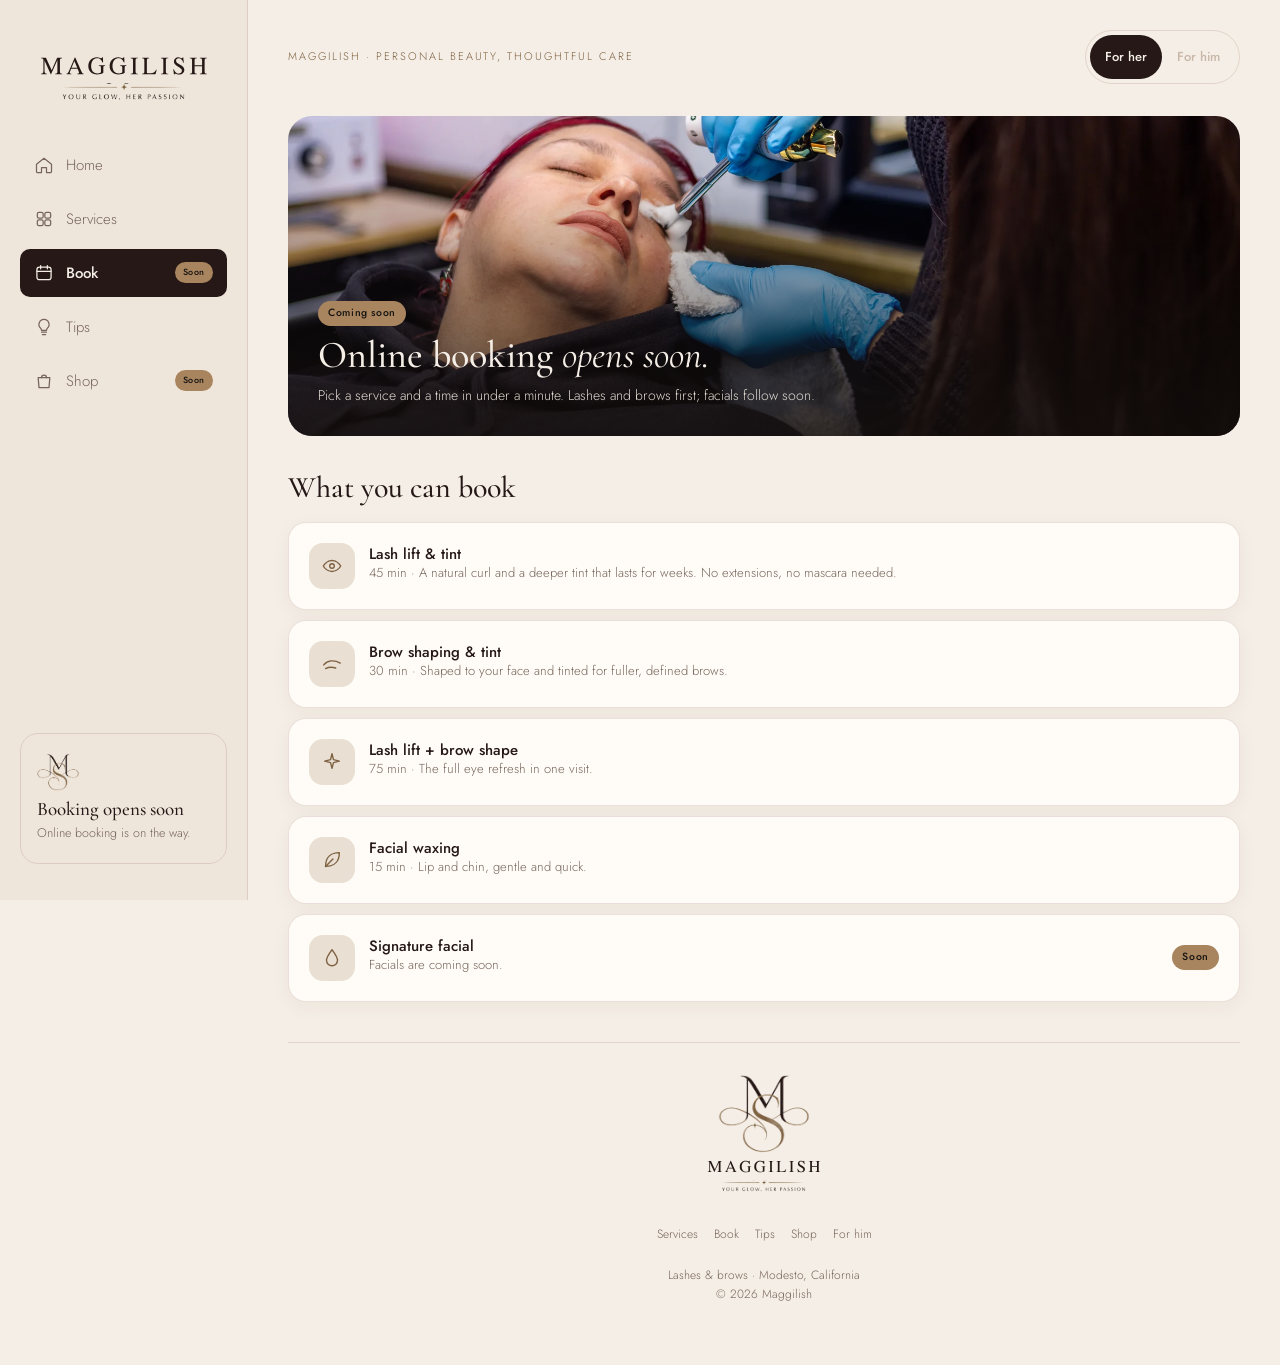
==== commit 2c1514a0: "Apply Nimbus wordmark logos and refreshed product renders Co-Authored-By: Claude Opus 5.5 <noreply@a" ====
--- a/book/index.html
+++ b/book/index.html
@@ -16,20 +16,20 @@
 <meta name="apple-mobile-web-app-capable" content="yes"><meta name="apple-mobile-web-app-title" content="Maggilish">
 <link rel="preconnect" href="https://fonts.googleapis.com"><link rel="preconnect" href="https://fonts.gstatic.com" crossorigin>
 <link href="https://fonts.googleapis.com/css2?family=Cormorant+Garamond:ital,wght@0,300;0,400;0,500;1,300;1,400;1,500&family=Jost:wght@300;400;500;600&display=swap" rel="stylesheet">
-<link rel="stylesheet" href="/assets/site.css?v=20261105.1">
+<link rel="stylesheet" href="/assets/site.css?v=20261105.2">
 <script>(function(){try{var s=localStorage.getItem('maggilish-side');var f=document.documentElement.getAttribute('data-force');if(!f&&s)document.documentElement.setAttribute('data-side',s);}catch(e){}})();</script>
 </head>
 <body>
 <a class="skip" href="#main">Skip to content</a>
 <div class="app">
 <aside class="side" aria-label="Main menu">
-<a class="logo" href="/"><img class="for-her" src="/assets/brand/script-light.webp" alt="Maggilish" width="200" height="74"><img class="for-his" src="/assets/brand/script-dark.webp" alt="Maggilish" width="200" height="74"></a>
+<a class="logo" href="/"><img class="for-her" src="/assets/brand/nimbus-wordmark-light.svg" alt="Maggilish" width="200" height="74"><img class="for-his" src="/assets/brand/nimbus-wordmark-dark.svg" alt="Maggilish" width="200" height="74"></a>
 <nav><a href="/"><svg class="ico" viewBox="0 0 24 24" aria-hidden="true" style="width:20px;height:20px"><path d="M3 11 12 4l9 7v9a1 1 0 0 1-1 1h-5v-6h-6v6H4a1 1 0 0 1-1-1z"/></svg>Home</a><a href="/#services"><svg class="ico" viewBox="0 0 24 24" aria-hidden="true" style="width:20px;height:20px"><rect x="4" y="4" width="7" height="7" rx="2"/><rect x="13" y="4" width="7" height="7" rx="2"/><rect x="4" y="13" width="7" height="7" rx="2"/><rect x="13" y="13" width="7" height="7" rx="2"/></svg>Services</a><a href="/book/" aria-current=page><svg class="ico" viewBox="0 0 24 24" aria-hidden="true" style="width:20px;height:20px"><rect x="3.5" y="5" width="17" height="15" rx="3"/><path d="M8 3v4M16 3v4M3.5 10h17"/></svg>Book<span class=soon>Soon</span></a><a href="/tips/"><svg class="ico" viewBox="0 0 24 24" aria-hidden="true" style="width:20px;height:20px"><path d="M9 18h6M10 21h4M12 3a6 6 0 0 0-4 10.5c.8.8 1 1.5 1 2.5h6c0-1 .2-1.7 1-2.5A6 6 0 0 0 12 3z"/></svg>Tips</a><a href="/shop/"><svg class="ico" viewBox="0 0 24 24" aria-hidden="true" style="width:20px;height:20px"><path d="M5 8h14l-1 12H6z"/><path d="M9 8a3 3 0 0 1 6 0"/></svg>Shop<span class=soon>Soon</span></a></nav>
 <div class="card help for-her"><img src="/assets/brand/emblem-light.webp" alt="" width="42" height="37"><h3>Booking opens soon</h3><p class="mute">Online booking is on the way.</p></div><div class="card help for-his"><img src="/assets/brand/emblem-dark.webp" alt="" width="42" height="37"><h3>Booking opens soon</h3><p class="mute">Online booking is on the way.</p></div>
 </aside>
 <div class="content">
 <header class="top">
-<a class="logo" href="/" aria-label="Maggilish home"><img class="for-her" src="/assets/brand/script-light.webp" alt="Maggilish" width="103" height="38"><img class="for-his" src="/assets/brand/script-dark.webp" alt="Maggilish" width="103" height="38"></a>
+<a class="logo" href="/" aria-label="Maggilish home"><img class="for-her" src="/assets/brand/nimbus-wordmark-light.svg" alt="Maggilish" width="103" height="38"><img class="for-his" src="/assets/brand/nimbus-wordmark-dark.svg" alt="Maggilish" width="103" height="38"></a>
 <div class="hello rail-hide">Maggilish · Personal beauty, thoughtful care</div>
 <div class="actions"><div class="toggle" role="group" aria-label="Show services for"><button type="button" data-side="her" aria-pressed="true">For her</button><button type="button" data-side="his" aria-pressed="false">For him</button></div></div>
 </header>
@@ -38,8 +38,8 @@
 <div class="cs-hero for-his" style="background-image:url(/assets/img/his-brows.webp)"><div class="in"><span class="soon">Coming soon</span><h1>Online booking <em>opens soon.</em></h1><p>Pick a service and a time in under a minute. Lashes and brows first; facials follow soon.</p></div></div>
 <div class="sec-h"><h2>What you can book</h2></div><div class="cs-list for-her"><div class="card"><span class="c"><svg class="ico" viewBox="0 0 24 24" aria-hidden="true" style="width:22px;height:22px"><path d="M2.5 12S6 6 12 6s9.5 6 9.5 6-3.5 6-9.5 6-9.5-6-9.5-6z"/><circle cx="12" cy="12" r="2.5"/></svg></span><div><h3>Lash lift &amp; tint</h3><p class="mute">45 min · A natural curl and a deeper tint that lasts for weeks. No extensions, no mascara needed.</p></div></div><div class="card"><span class="c"><svg class="ico" viewBox="0 0 24 24" aria-hidden="true" style="width:22px;height:22px"><path d="M3 13c4-5 11-6 18-2"/><path d="M5 17c3-1.5 7-1.8 11-.6"/></svg></span><div><h3>Brow shaping &amp; tint</h3><p class="mute">30 min · Shaped to your face and tinted for fuller, defined brows.</p></div></div><div class="card"><span class="c"><svg class="ico" viewBox="0 0 24 24" aria-hidden="true" style="width:22px;height:22px"><path d="M12 3l1.6 6.4L20 11l-6.4 1.6L12 19l-1.6-6.4L4 11l6.4-1.6z"/></svg></span><div><h3>Lash lift + brow shape</h3><p class="mute">75 min · The full eye refresh in one visit.</p></div></div><div class="card"><span class="c"><svg class="ico" viewBox="0 0 24 24" aria-hidden="true" style="width:22px;height:22px"><path d="M5 19C5 9 11 4 20 4c0 9-5 15-15 15z"/><path d="M5 19l8-8"/></svg></span><div><h3>Facial waxing</h3><p class="mute">15 min · Lip and chin, gentle and quick.</p></div></div><div class="card"><span class="c"><svg class="ico" viewBox="0 0 24 24" aria-hidden="true" style="width:22px;height:22px"><path d="M12 3C8.5 8 6 11 6 14.5a6 6 0 0 0 12 0C18 11 15.5 8 12 3z"/></svg></span><div><h3>Signature facial</h3><p class="mute">Facials are coming soon.</p></div><span class=soon style=margin-left:auto>Soon</span></div></div><div class="cs-list for-his"><div class="card"><span class="c"><svg class="ico" viewBox="0 0 24 24" aria-hidden="true" style="width:22px;height:22px"><path d="M3 13c4-5 11-6 18-2"/><path d="M5 17c3-1.5 7-1.8 11-.6"/></svg></span><div><h3>Brow clean-up</h3><p class="mute">15 min · Tidy and natural, never over-shaped.</p></div></div><div class="card"><span class="c"><svg class="ico" viewBox="0 0 24 24" aria-hidden="true" style="width:22px;height:22px"><path d="M12 3l1.6 6.4L20 11l-6.4 1.6L12 19l-1.6-6.4L4 11l6.4-1.6z"/></svg></span><div><h3>Brow tint</h3><p class="mute">15 min · Fills in sparse or light brows without looking done.</p></div></div><div class="card"><span class="c"><svg class="ico" viewBox="0 0 24 24" aria-hidden="true" style="width:22px;height:22px"><path d="M2.5 12S6 6 12 6s9.5 6 9.5 6-3.5 6-9.5 6-9.5-6-9.5-6z"/><circle cx="12" cy="12" r="2.5"/></svg></span><div><h3>Lash tint</h3><p class="mute">20 min · Darker lashes, no mascara, nobody can tell.</p></div></div><div class="card"><span class="c"><svg class="ico" viewBox="0 0 24 24" aria-hidden="true" style="width:22px;height:22px"><path d="M5 19C5 9 11 4 20 4c0 9-5 15-15 15z"/><path d="M5 19l8-8"/></svg></span><div><h3>Facial waxing</h3><p class="mute">15 min · Brow, ear and nose, quick and clean.</p></div></div><div class="card"><span class="c"><svg class="ico" viewBox="0 0 24 24" aria-hidden="true" style="width:22px;height:22px"><circle cx="12" cy="12" r="8.5"/><path d="M9 10h.01M15 10h.01M9 15c1.7 1.3 4.3 1.3 6 0"/></svg></span><div><h3>Men&#8217;s facial</h3><p class="mute">Men&#8217;s facials are coming soon.</p></div><span class=soon style=margin-left:auto>Soon</span></div></div></section>
 <footer class="foot">
-<img class="for-her" src="/assets/brand/logo-light.webp" alt="Maggilish, your glow, her passion" width="120" height="118">
-<img class="for-his" src="/assets/brand/logo-dark.webp" alt="Maggilish, your glow, her passion" width="120" height="118">
+<img class="for-her" src="/assets/brand/nimbus-stacked-light.svg" alt="Maggilish, your glow, her passion" width="120" height="118">
+<img class="for-his" src="/assets/brand/nimbus-stacked-dark.svg" alt="Maggilish, your glow, her passion" width="120" height="118">
 <nav aria-label="Footer"><a href="/#services">Services</a><a href="/book/">Book</a><a href="/tips/">Tips</a><a href="/shop/">Shop</a><a href="/men/">For him</a></nav>
 <p>Lashes &amp; brows · Modesto, California</p><p>&#169; 2026 Maggilish</p>
 </footer>
@@ -47,6 +47,6 @@
 </div>
 </div>
 <nav class="tabbar" aria-label="Main menu"><a href="/"><svg class="ico" viewBox="0 0 24 24" aria-hidden="true" style="width:23px;height:23px"><path d="M3 11 12 4l9 7v9a1 1 0 0 1-1 1h-5v-6h-6v6H4a1 1 0 0 1-1-1z"/></svg>Home</a><a href="/#services"><svg class="ico" viewBox="0 0 24 24" aria-hidden="true" style="width:23px;height:23px"><rect x="4" y="4" width="7" height="7" rx="2"/><rect x="13" y="4" width="7" height="7" rx="2"/><rect x="4" y="13" width="7" height="7" rx="2"/><rect x="13" y="13" width="7" height="7" rx="2"/></svg>Services</a><a class="book" href="/book/" aria-current="page"><span class="b"><svg class="ico" viewBox="0 0 24 24" aria-hidden="true" style="width:24px;height:24px"><rect x="3.5" y="5" width="17" height="15" rx="3"/><path d="M8 3v4M16 3v4M3.5 10h17"/></svg></span>Book</a><a href="/tips/"><svg class="ico" viewBox="0 0 24 24" aria-hidden="true" style="width:23px;height:23px"><path d="M9 18h6M10 21h4M12 3a6 6 0 0 0-4 10.5c.8.8 1 1.5 1 2.5h6c0-1 .2-1.7 1-2.5A6 6 0 0 0 12 3z"/></svg>Tips</a><a href="/shop/"><svg class="ico" viewBox="0 0 24 24" aria-hidden="true" style="width:23px;height:23px"><path d="M5 8h14l-1 12H6z"/><path d="M9 8a3 3 0 0 1 6 0"/></svg>Shop</a></nav>
-<script src="/assets/site.js?v=20261105.1" defer></script>
+<script src="/assets/site.js?v=20261105.2" defer></script>
 </body>
 </html>
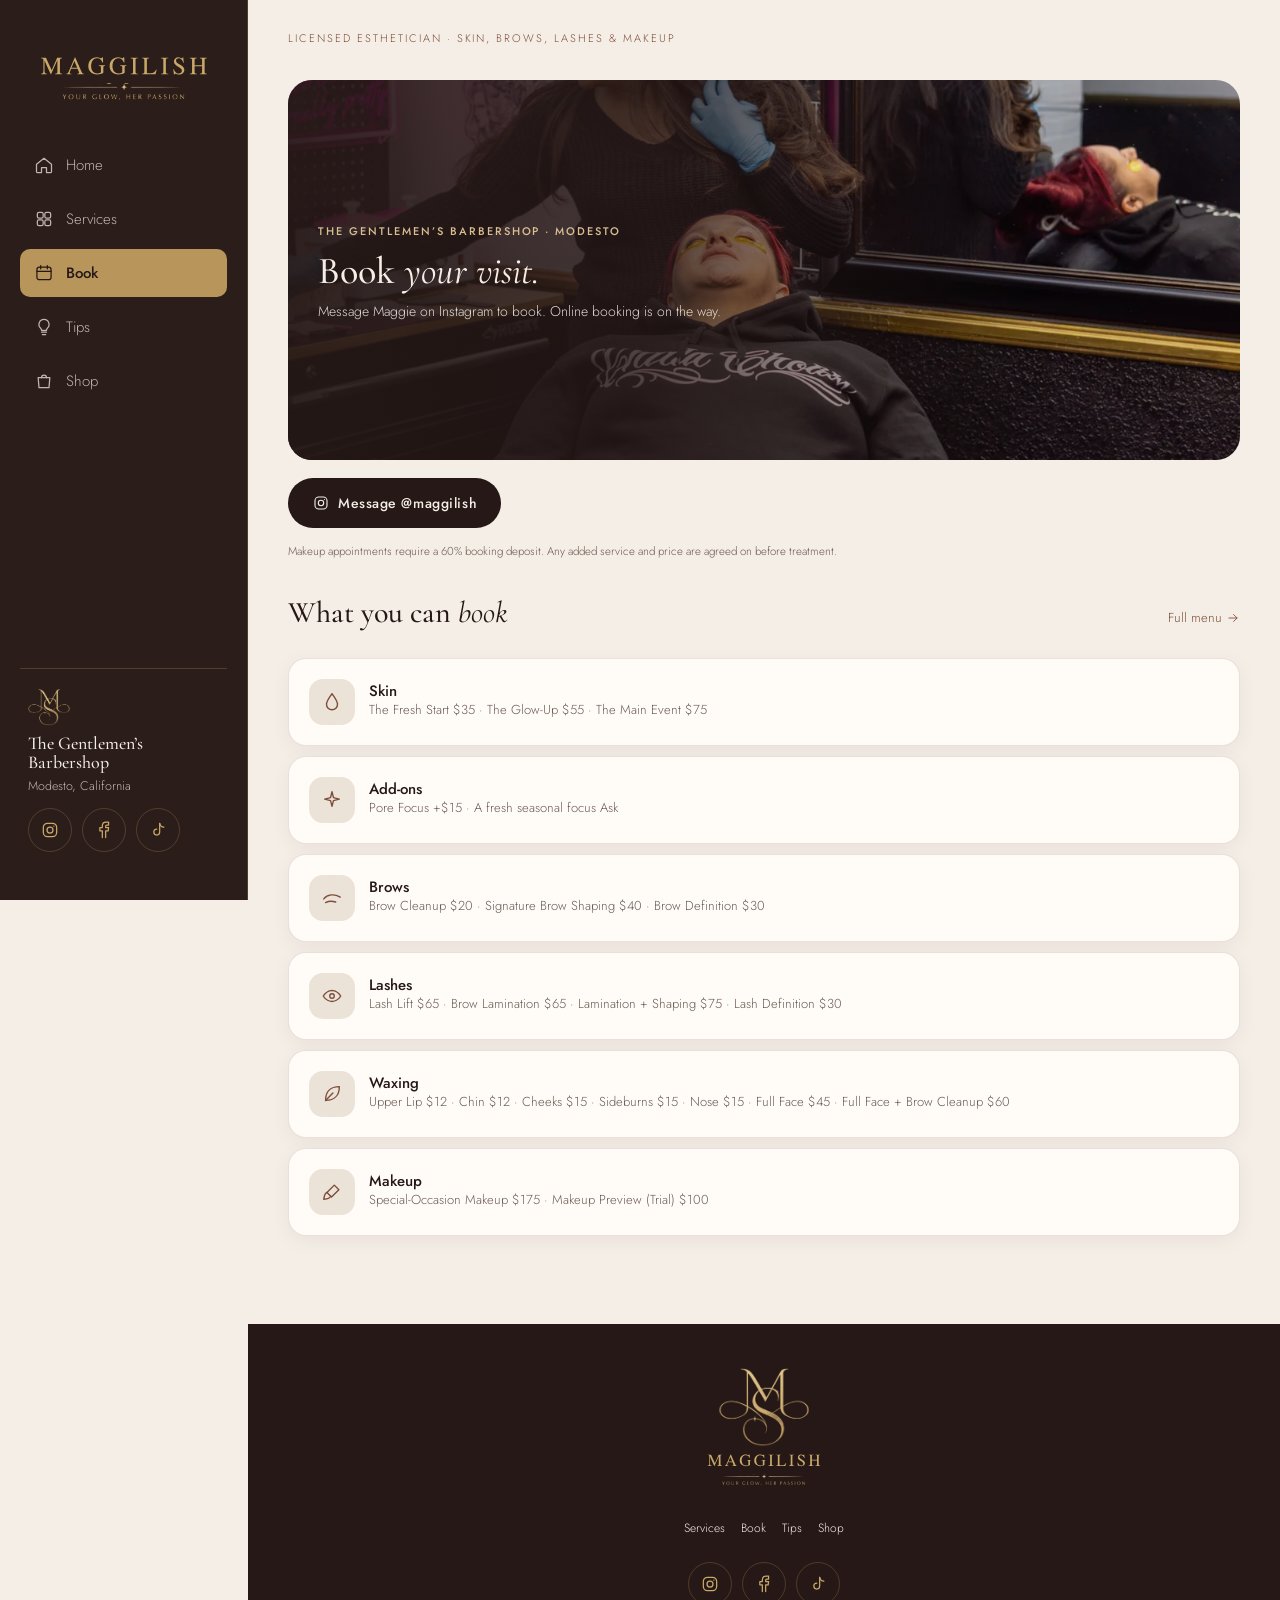
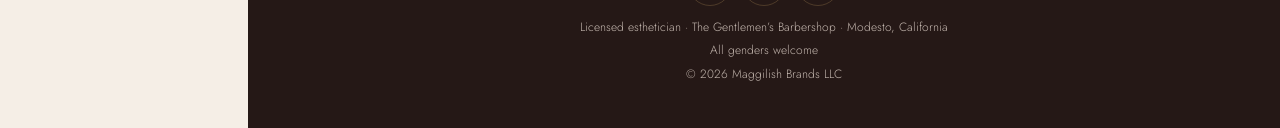
==== commit 90f705b2: "Unify site into one neutral design with gold logo, new menu and Borboleta shop - Retire For her / Fo" ====
--- a/book/index.html
+++ b/book/index.html
@@ -1,14 +1,13 @@
 <!doctype html>
-<html lang="en" data-side="her">
+<html lang="en">
 <head>
-
 <meta charset="utf-8">
 <meta name="viewport" content="width=device-width,initial-scale=1,viewport-fit=cover">
 <title>Book · Maggilish</title>
-<meta name="description" content="Pick a service and a time in under a minute. Lashes and brows first; facials follow soon.">
+<meta name="description" content="Book facials, brows, lash lifts, waxing and makeup with Maggie, licensed esthetician at The Gentlemen&#8217;s Barbershop in Modesto.">
 <link rel="canonical" href="https://maggilish.com/book/">
 <meta name="theme-color" content="#F5EEE6">
-<meta property="og:type" content="website"><meta property="og:title" content="Book · Maggilish"><meta property="og:description" content="Pick a service and a time in under a minute. Lashes and brows first; facials follow soon.">
+<meta property="og:type" content="website"><meta property="og:title" content="Book · Maggilish"><meta property="og:description" content="Book facials, brows, lash lifts, waxing and makeup with Maggie, licensed esthetician at The Gentlemen&#8217;s Barbershop in Modesto.">
 <meta property="og:url" content="https://maggilish.com/book/"><meta property="og:image" content="https://maggilish.com/assets/img/og.jpg">
 <link rel="icon" href="/assets/brand/favicon-64.png" sizes="64x64">
 <link rel="apple-touch-icon" href="/assets/brand/apple-touch-icon.png">
@@ -16,37 +15,39 @@
 <meta name="apple-mobile-web-app-capable" content="yes"><meta name="apple-mobile-web-app-title" content="Maggilish">
 <link rel="preconnect" href="https://fonts.googleapis.com"><link rel="preconnect" href="https://fonts.gstatic.com" crossorigin>
 <link href="https://fonts.googleapis.com/css2?family=Cormorant+Garamond:ital,wght@0,300;0,400;0,500;1,300;1,400;1,500&family=Jost:wght@300;400;500;600&display=swap" rel="stylesheet">
-<link rel="stylesheet" href="/assets/site.css?v=20261105.2">
-<script>(function(){try{var s=localStorage.getItem('maggilish-side');var f=document.documentElement.getAttribute('data-force');if(!f&&s)document.documentElement.setAttribute('data-side',s);}catch(e){}})();</script>
+<link rel="stylesheet" href="/assets/site.css?v=20261123.1">
 </head>
 <body>
 <a class="skip" href="#main">Skip to content</a>
 <div class="app">
-<aside class="side" aria-label="Main menu">
-<a class="logo" href="/"><img class="for-her" src="/assets/brand/nimbus-wordmark-light.svg" alt="Maggilish" width="200" height="74"><img class="for-his" src="/assets/brand/nimbus-wordmark-dark.svg" alt="Maggilish" width="200" height="74"></a>
-<nav><a href="/"><svg class="ico" viewBox="0 0 24 24" aria-hidden="true" style="width:20px;height:20px"><path d="M3 11 12 4l9 7v9a1 1 0 0 1-1 1h-5v-6h-6v6H4a1 1 0 0 1-1-1z"/></svg>Home</a><a href="/#services"><svg class="ico" viewBox="0 0 24 24" aria-hidden="true" style="width:20px;height:20px"><rect x="4" y="4" width="7" height="7" rx="2"/><rect x="13" y="4" width="7" height="7" rx="2"/><rect x="4" y="13" width="7" height="7" rx="2"/><rect x="13" y="13" width="7" height="7" rx="2"/></svg>Services</a><a href="/book/" aria-current=page><svg class="ico" viewBox="0 0 24 24" aria-hidden="true" style="width:20px;height:20px"><rect x="3.5" y="5" width="17" height="15" rx="3"/><path d="M8 3v4M16 3v4M3.5 10h17"/></svg>Book<span class=soon>Soon</span></a><a href="/tips/"><svg class="ico" viewBox="0 0 24 24" aria-hidden="true" style="width:20px;height:20px"><path d="M9 18h6M10 21h4M12 3a6 6 0 0 0-4 10.5c.8.8 1 1.5 1 2.5h6c0-1 .2-1.7 1-2.5A6 6 0 0 0 12 3z"/></svg>Tips</a><a href="/shop/"><svg class="ico" viewBox="0 0 24 24" aria-hidden="true" style="width:20px;height:20px"><path d="M5 8h14l-1 12H6z"/><path d="M9 8a3 3 0 0 1 6 0"/></svg>Shop<span class=soon>Soon</span></a></nav>
-<div class="card help for-her"><img src="/assets/brand/emblem-light.webp" alt="" width="42" height="37"><h3>Booking opens soon</h3><p class="mute">Online booking is on the way.</p></div><div class="card help for-his"><img src="/assets/brand/emblem-dark.webp" alt="" width="42" height="37"><h3>Booking opens soon</h3><p class="mute">Online booking is on the way.</p></div>
+<aside class="side dark" aria-label="Main menu">
+<a class="logo" href="/"><img src="/assets/brand/nimbus-wordmark-gold.svg" alt="Maggilish" width="200" height="74"></a>
+<nav><a href="/"><svg class="ico" viewBox="0 0 24 24" aria-hidden="true" style="width:20px;height:20px"><path d="M3 11 12 4l9 7v9a1 1 0 0 1-1 1h-5v-6h-6v6H4a1 1 0 0 1-1-1z"/></svg>Home</a><a href="/#services"><svg class="ico" viewBox="0 0 24 24" aria-hidden="true" style="width:20px;height:20px"><rect x="4" y="4" width="7" height="7" rx="2"/><rect x="13" y="4" width="7" height="7" rx="2"/><rect x="4" y="13" width="7" height="7" rx="2"/><rect x="13" y="13" width="7" height="7" rx="2"/></svg>Services</a><a href="/book/" aria-current=page><svg class="ico" viewBox="0 0 24 24" aria-hidden="true" style="width:20px;height:20px"><rect x="3.5" y="5" width="17" height="15" rx="3"/><path d="M8 3v4M16 3v4M3.5 10h17"/></svg>Book</a><a href="/tips/"><svg class="ico" viewBox="0 0 24 24" aria-hidden="true" style="width:20px;height:20px"><path d="M9 18h6M10 21h4M12 3a6 6 0 0 0-4 10.5c.8.8 1 1.5 1 2.5h6c0-1 .2-1.7 1-2.5A6 6 0 0 0 12 3z"/></svg>Tips</a><a href="/shop/"><svg class="ico" viewBox="0 0 24 24" aria-hidden="true" style="width:20px;height:20px"><path d="M5 8h14l-1 12H6z"/><path d="M9 8a3 3 0 0 1 6 0"/></svg>Shop</a></nav>
+<div class="help"><img src="/assets/brand/emblem-gold.webp" alt="" width="42" height="37">
+<h3>The Gentlemen&#8217;s Barbershop</h3><p class="mute">Modesto, California</p><div class="socials"><a href="https://www.instagram.com/maggilish/" rel="noopener" aria-label="Maggilish on Instagram"><svg class="ico" viewBox="0 0 24 24" aria-hidden="true" style="width:20px;height:20px"><rect x="4" y="4" width="16" height="16" rx="5"/><circle cx="12" cy="12" r="3.6"/><path d="M16.6 7.4h.01"/></svg></a><a href="https://www.facebook.com/profile.php?id=100063951256102" rel="noopener" aria-label="Maggilish on Facebook"><svg class="ico" viewBox="0 0 24 24" aria-hidden="true" style="width:20px;height:20px"><path d="M14 21v-8h3l.5-4H14V7.5c0-1 .4-1.5 1.5-1.5h2V2.5h-3C11.5 2.5 10 4.3 10 7v2H7v4h3v8"/></svg></a><a href="https://www.tiktok.com/@maggilish" rel="noopener" aria-label="Maggilish on TikTok"><svg class="ico" viewBox="0 0 24 24" aria-hidden="true" style="width:20px;height:20px"><path d="M14 4v10.5a3.5 3.5 0 1 1-3.5-3.5"/><path d="M14 4c.5 2.6 2.4 4.4 5 4.6"/></svg></a></div></div>
 </aside>
 <div class="content">
 <header class="top">
-<a class="logo" href="/" aria-label="Maggilish home"><img class="for-her" src="/assets/brand/nimbus-wordmark-light.svg" alt="Maggilish" width="103" height="38"><img class="for-his" src="/assets/brand/nimbus-wordmark-dark.svg" alt="Maggilish" width="103" height="38"></a>
-<div class="hello rail-hide">Maggilish · Personal beauty, thoughtful care</div>
-<div class="actions"><div class="toggle" role="group" aria-label="Show services for"><button type="button" data-side="her" aria-pressed="true">For her</button><button type="button" data-side="his" aria-pressed="false">For him</button></div></div>
+<a class="logo" href="/" aria-label="Maggilish home"><img src="/assets/brand/nimbus-wordmark-gold-deep.svg" alt="Maggilish" width="120" height="44"></a>
+<div class="hello">Licensed esthetician · Skin, brows, lashes &amp; makeup</div>
+<div class="actions"><a class="btn sm" href="https://instagram.com/maggilish" rel="noopener">Book</a></div>
 </header>
 <main id="main"><section class="cs">
-<div class="cs-hero for-her" style="background-image:url(/assets/img/lash-treatment.webp)"><div class="in"><span class="soon">Coming soon</span><h1>Online booking <em>opens soon.</em></h1><p>Pick a service and a time in under a minute. Lashes and brows first; facials follow soon.</p></div></div>
-<div class="cs-hero for-his" style="background-image:url(/assets/img/his-brows.webp)"><div class="in"><span class="soon">Coming soon</span><h1>Online booking <em>opens soon.</em></h1><p>Pick a service and a time in under a minute. Lashes and brows first; facials follow soon.</p></div></div>
-<div class="sec-h"><h2>What you can book</h2></div><div class="cs-list for-her"><div class="card"><span class="c"><svg class="ico" viewBox="0 0 24 24" aria-hidden="true" style="width:22px;height:22px"><path d="M2.5 12S6 6 12 6s9.5 6 9.5 6-3.5 6-9.5 6-9.5-6-9.5-6z"/><circle cx="12" cy="12" r="2.5"/></svg></span><div><h3>Lash lift &amp; tint</h3><p class="mute">45 min · A natural curl and a deeper tint that lasts for weeks. No extensions, no mascara needed.</p></div></div><div class="card"><span class="c"><svg class="ico" viewBox="0 0 24 24" aria-hidden="true" style="width:22px;height:22px"><path d="M3 13c4-5 11-6 18-2"/><path d="M5 17c3-1.5 7-1.8 11-.6"/></svg></span><div><h3>Brow shaping &amp; tint</h3><p class="mute">30 min · Shaped to your face and tinted for fuller, defined brows.</p></div></div><div class="card"><span class="c"><svg class="ico" viewBox="0 0 24 24" aria-hidden="true" style="width:22px;height:22px"><path d="M12 3l1.6 6.4L20 11l-6.4 1.6L12 19l-1.6-6.4L4 11l6.4-1.6z"/></svg></span><div><h3>Lash lift + brow shape</h3><p class="mute">75 min · The full eye refresh in one visit.</p></div></div><div class="card"><span class="c"><svg class="ico" viewBox="0 0 24 24" aria-hidden="true" style="width:22px;height:22px"><path d="M5 19C5 9 11 4 20 4c0 9-5 15-15 15z"/><path d="M5 19l8-8"/></svg></span><div><h3>Facial waxing</h3><p class="mute">15 min · Lip and chin, gentle and quick.</p></div></div><div class="card"><span class="c"><svg class="ico" viewBox="0 0 24 24" aria-hidden="true" style="width:22px;height:22px"><path d="M12 3C8.5 8 6 11 6 14.5a6 6 0 0 0 12 0C18 11 15.5 8 12 3z"/></svg></span><div><h3>Signature facial</h3><p class="mute">Facials are coming soon.</p></div><span class=soon style=margin-left:auto>Soon</span></div></div><div class="cs-list for-his"><div class="card"><span class="c"><svg class="ico" viewBox="0 0 24 24" aria-hidden="true" style="width:22px;height:22px"><path d="M3 13c4-5 11-6 18-2"/><path d="M5 17c3-1.5 7-1.8 11-.6"/></svg></span><div><h3>Brow clean-up</h3><p class="mute">15 min · Tidy and natural, never over-shaped.</p></div></div><div class="card"><span class="c"><svg class="ico" viewBox="0 0 24 24" aria-hidden="true" style="width:22px;height:22px"><path d="M12 3l1.6 6.4L20 11l-6.4 1.6L12 19l-1.6-6.4L4 11l6.4-1.6z"/></svg></span><div><h3>Brow tint</h3><p class="mute">15 min · Fills in sparse or light brows without looking done.</p></div></div><div class="card"><span class="c"><svg class="ico" viewBox="0 0 24 24" aria-hidden="true" style="width:22px;height:22px"><path d="M2.5 12S6 6 12 6s9.5 6 9.5 6-3.5 6-9.5 6-9.5-6-9.5-6z"/><circle cx="12" cy="12" r="2.5"/></svg></span><div><h3>Lash tint</h3><p class="mute">20 min · Darker lashes, no mascara, nobody can tell.</p></div></div><div class="card"><span class="c"><svg class="ico" viewBox="0 0 24 24" aria-hidden="true" style="width:22px;height:22px"><path d="M5 19C5 9 11 4 20 4c0 9-5 15-15 15z"/><path d="M5 19l8-8"/></svg></span><div><h3>Facial waxing</h3><p class="mute">15 min · Brow, ear and nose, quick and clean.</p></div></div><div class="card"><span class="c"><svg class="ico" viewBox="0 0 24 24" aria-hidden="true" style="width:22px;height:22px"><circle cx="12" cy="12" r="8.5"/><path d="M9 10h.01M15 10h.01M9 15c1.7 1.3 4.3 1.3 6 0"/></svg></span><div><h3>Men&#8217;s facial</h3><p class="mute">Men&#8217;s facials are coming soon.</p></div><span class=soon style=margin-left:auto>Soon</span></div></div></section>
-<footer class="foot">
-<img class="for-her" src="/assets/brand/nimbus-stacked-light.svg" alt="Maggilish, your glow, her passion" width="120" height="118">
-<img class="for-his" src="/assets/brand/nimbus-stacked-dark.svg" alt="Maggilish, your glow, her passion" width="120" height="118">
-<nav aria-label="Footer"><a href="/#services">Services</a><a href="/book/">Book</a><a href="/tips/">Tips</a><a href="/shop/">Shop</a><a href="/men/">For him</a></nav>
-<p>Lashes &amp; brows · Modesto, California</p><p>&#169; 2026 Maggilish</p>
+<div class="cs-hero" style="background-image:url(/assets/img/studio-visit.webp)"><div class="in"><span class="lab">The Gentlemen&#8217;s Barbershop · Modesto</span><h1>Book <em>your visit.</em></h1>
+<p>Message Maggie on Instagram to book. Online booking is on the way.</p></div></div>
+<div class="btn-row"><a class="btn" href="https://instagram.com/maggilish" rel="noopener"><svg class="ico" viewBox="0 0 24 24" aria-hidden="true" style="width:18px;height:18px"><rect x="4" y="4" width="16" height="16" rx="5"/><circle cx="12" cy="12" r="3.6"/><path d="M16.6 7.4h.01"/></svg>Message @maggilish</a></div>
+<p class="mute note">Makeup appointments require a 60% booking deposit. Any added service and price are agreed on before treatment.</p>
+<div class="sec-h"><h2>What you can <em>book</em></h2><a href="/#services">Full menu <svg class="ico" viewBox="0 0 24 24" aria-hidden="true" style="width:14px;height:14px"><path d="M5 12h14M13 6l6 6-6 6"/></svg></a></div>
+<div class="cs-list"><div class="card"><span class="c"><svg class="ico" viewBox="0 0 24 24" aria-hidden="true" style="width:22px;height:22px"><path d="M12 3C8.5 8 6 11 6 14.5a6 6 0 0 0 12 0C18 11 15.5 8 12 3z"/></svg></span><div><h3>Skin</h3><p class="mute">The Fresh Start $35 · The Glow-Up $55 · The Main Event $75</p></div></div><div class="card"><span class="c"><svg class="ico" viewBox="0 0 24 24" aria-hidden="true" style="width:22px;height:22px"><path d="M12 3l1.6 6.4L20 11l-6.4 1.6L12 19l-1.6-6.4L4 11l6.4-1.6z"/></svg></span><div><h3>Add-ons</h3><p class="mute">Pore Focus +$15 · A fresh seasonal focus Ask</p></div></div><div class="card"><span class="c"><svg class="ico" viewBox="0 0 24 24" aria-hidden="true" style="width:22px;height:22px"><path d="M3 13c4-5 11-6 18-2"/><path d="M5 17c3-1.5 7-1.8 11-.6"/></svg></span><div><h3>Brows</h3><p class="mute">Brow Cleanup $20 · Signature Brow Shaping $40 · Brow Definition $30</p></div></div><div class="card"><span class="c"><svg class="ico" viewBox="0 0 24 24" aria-hidden="true" style="width:22px;height:22px"><path d="M2.5 12S6 6 12 6s9.5 6 9.5 6-3.5 6-9.5 6-9.5-6-9.5-6z"/><circle cx="12" cy="12" r="2.5"/></svg></span><div><h3>Lashes</h3><p class="mute">Lash Lift $65 · Brow Lamination $65 · Lamination + Shaping $75 · Lash Definition $30</p></div></div><div class="card"><span class="c"><svg class="ico" viewBox="0 0 24 24" aria-hidden="true" style="width:22px;height:22px"><path d="M5 19C5 9 11 4 20 4c0 9-5 15-15 15z"/><path d="M5 19l8-8"/></svg></span><div><h3>Waxing</h3><p class="mute">Upper Lip $12 · Chin $12 · Cheeks $15 · Sideburns $15 · Nose $15 · Full Face $45 · Full Face + Brow Cleanup $60</p></div></div><div class="card"><span class="c"><svg class="ico" viewBox="0 0 24 24" aria-hidden="true" style="width:22px;height:22px"><path d="M14.5 4.5l5 5-8 8-5-5z"/><path d="M6.5 12.5C4 13 3.5 16 3 20c4-.5 7-1 7.5-3.5"/></svg></span><div><h3>Makeup</h3><p class="mute">Special-Occasion Makeup $175 · Makeup Preview (Trial) $100</p></div></div></div></section>
+</main>
+<footer class="foot dark">
+<img src="/assets/brand/nimbus-stacked-gold.svg" alt="Maggilish, your glow, her passion" width="140" height="137" loading="lazy">
+<nav aria-label="Footer"><a href="/#services">Services</a><a href="/book/">Book</a><a href="/tips/">Tips</a><a href="/shop/">Shop</a></nav>
+<div class="socials"><a href="https://www.instagram.com/maggilish/" rel="noopener" aria-label="Maggilish on Instagram"><svg class="ico" viewBox="0 0 24 24" aria-hidden="true" style="width:20px;height:20px"><rect x="4" y="4" width="16" height="16" rx="5"/><circle cx="12" cy="12" r="3.6"/><path d="M16.6 7.4h.01"/></svg></a><a href="https://www.facebook.com/profile.php?id=100063951256102" rel="noopener" aria-label="Maggilish on Facebook"><svg class="ico" viewBox="0 0 24 24" aria-hidden="true" style="width:20px;height:20px"><path d="M14 21v-8h3l.5-4H14V7.5c0-1 .4-1.5 1.5-1.5h2V2.5h-3C11.5 2.5 10 4.3 10 7v2H7v4h3v8"/></svg></a><a href="https://www.tiktok.com/@maggilish" rel="noopener" aria-label="Maggilish on TikTok"><svg class="ico" viewBox="0 0 24 24" aria-hidden="true" style="width:20px;height:20px"><path d="M14 4v10.5a3.5 3.5 0 1 1-3.5-3.5"/><path d="M14 4c.5 2.6 2.4 4.4 5 4.6"/></svg></a></div>
+<p>Licensed esthetician · The Gentlemen&#8217;s Barbershop · Modesto, California</p><p>All genders welcome</p><p>&#169; 2026 Maggilish Brands LLC</p>
 </footer>
-</main>
 </div>
 </div>
 <nav class="tabbar" aria-label="Main menu"><a href="/"><svg class="ico" viewBox="0 0 24 24" aria-hidden="true" style="width:23px;height:23px"><path d="M3 11 12 4l9 7v9a1 1 0 0 1-1 1h-5v-6h-6v6H4a1 1 0 0 1-1-1z"/></svg>Home</a><a href="/#services"><svg class="ico" viewBox="0 0 24 24" aria-hidden="true" style="width:23px;height:23px"><rect x="4" y="4" width="7" height="7" rx="2"/><rect x="13" y="4" width="7" height="7" rx="2"/><rect x="4" y="13" width="7" height="7" rx="2"/><rect x="13" y="13" width="7" height="7" rx="2"/></svg>Services</a><a class="book" href="/book/" aria-current="page"><span class="b"><svg class="ico" viewBox="0 0 24 24" aria-hidden="true" style="width:24px;height:24px"><rect x="3.5" y="5" width="17" height="15" rx="3"/><path d="M8 3v4M16 3v4M3.5 10h17"/></svg></span>Book</a><a href="/tips/"><svg class="ico" viewBox="0 0 24 24" aria-hidden="true" style="width:23px;height:23px"><path d="M9 18h6M10 21h4M12 3a6 6 0 0 0-4 10.5c.8.8 1 1.5 1 2.5h6c0-1 .2-1.7 1-2.5A6 6 0 0 0 12 3z"/></svg>Tips</a><a href="/shop/"><svg class="ico" viewBox="0 0 24 24" aria-hidden="true" style="width:23px;height:23px"><path d="M5 8h14l-1 12H6z"/><path d="M9 8a3 3 0 0 1 6 0"/></svg>Shop</a></nav>
-<script src="/assets/site.js?v=20261105.2" defer></script>
 </body>
 </html>
--- a/assets/site.css
+++ b/assets/site.css
@@ -1,24 +1,20 @@
-/* Maggilish — app-style site. Her (light) and His (dark) themes share one layout. */
+/* Maggilish — app-style site. One neutral design: porcelain and espresso, finished in champagne gold.
+   Palette from the brand guide: Espresso #251816, Porcelain #F5EEE6, Cocoa #7D4D39, Mink #A69A94, Champagne #B8955A. */
 :root{
-  --porcelain:#F5EEE6; --pearl:#EBDCC8; --oatmeal:#DCD2C4; --bare:#DDA497; --cashmere:#C9B8A8;
-  --caramel:#A9855F; --deep-caramel:#7E6141; --sandstone:#A39A8D; --suede:#635549; --tobacco:#4B3621;
-  --espresso:#251816; --slate:#3D3C41; --noir:#151311;
+  --porcelain:#F5EEE6; --espresso:#251816; --cocoa:#7D4D39; --mink:#A69A94; --champagne:#B8955A; --gold:#C9A869;
   --serif:"Cormorant Garamond",Georgia,serif; --sans:"Jost",system-ui,-apple-system,sans-serif;
   --radius:20px; --tab-h:72px; --side-w:248px;
-}
-[data-side="her"]{
-  --bg:#F5EEE6; --bg2:#EFE6DB; --card:#FFFCF8; --ink:#251816; --mute:#76655A; --acc:#7E6141; --metal:#A9855F;
-  --chip:#E9DFD3; --btn:#251816; --btn-ink:#F5EEE6; --line:rgba(125,77,57,.16);
-  --shadow:0 10px 28px rgba(80,50,30,.10); --tex:url(tex/porcelain.jpg);
-  --scrim:linear-gradient(90deg,#F5EEE6 30%,rgba(245,238,230,.0) 74%);
+  --bg:#F5EEE6; --bg2:#EFE6DB; --card:#FFFCF8; --ink:#251816; --mute:#6B5A52; --acc:#7D4D39; --metal:#B8955A;
+  --chip:#ECE3D8; --btn:#251816; --btn-ink:#F5EEE6; --line:rgba(125,77,57,.16);
+  --shadow:0 5px 20px rgba(37,24,22,.05); --tex:url(tex/porcelain.jpg);
+  --scrim:linear-gradient(90deg,#F5EEE6 30%,rgba(245,238,230,0) 74%);
   color-scheme:light;
 }
-[data-side="his"]{
-  --bg:#151311; --bg2:#1C1917; --card:#221E1B; --ink:#F2EAE0; --mute:#AFA398; --acc:#C6A06E; --metal:#A9855F;
-  --chip:#2C2825; --btn:#A9855F; --btn-ink:#151311; --line:rgba(169,133,95,.22);
-  --shadow:0 10px 28px rgba(0,0,0,.35); --tex:url(tex/noir.jpg);
-  --scrim:linear-gradient(90deg,#151311 32%,rgba(21,19,17,0) 76%);
-  color-scheme:dark;
+/* Espresso bands: side menu, visit, promise, footer. Gold is for the logo, hairlines and buttons here. */
+.dark{
+  --bg:#251816; --bg2:#2B1D1A; --card:#30211D; --ink:#F5EEE6; --mute:#C2B5AD; --acc:#C9A869;
+  --chip:#3A2A25; --btn:#B8955A; --btn-ink:#251816; --line:rgba(184,149,90,.28); --shadow:none;
+  background:var(--bg); color:var(--ink);
 }
 *{box-sizing:border-box;margin:0;padding:0}
 html{-webkit-text-size-adjust:100%;scroll-behavior:smooth;scroll-padding-top:20px}
@@ -29,7 +25,6 @@
 :focus-visible{outline:2px solid var(--metal);outline-offset:3px;border-radius:8px}
 .skip{position:absolute;left:-999px;top:8px;background:var(--btn);color:var(--btn-ink);padding:10px 16px;border-radius:999px;z-index:50}
 .skip:focus{left:12px}
-[data-side="her"] .for-his,[data-side="his"] .for-her{display:none!important}
 .serif{font-family:var(--serif)}
 .mute{color:var(--mute)}
 .lab{font-size:11px;letter-spacing:.22em;text-transform:uppercase;color:var(--acc);font-weight:500}
@@ -193,8 +188,6 @@
 /* October 2026 brand refinement: the proposal's porcelain / caramel / noir
    palette and Cormorant + Jost type remain the shared identity. */
 :root{--radius:18px}
-[data-side="her"]{--shadow:0 5px 20px rgba(75,54,33,.045)}
-[data-side="his"]{--shadow:0 5px 20px rgba(0,0,0,.16);--mute:#C9B8A8}
 body{line-height:1.6}
 h1,h2,h3{text-wrap:balance}
 .card{border:1px solid var(--line)}
@@ -331,3 +324,67 @@
 .studio-detail{margin-top:28px;border-radius:20px;isolation:isolate}
 .studio-detail img{aspect-ratio:5/2;object-position:center 45%}
 .studio-detail figcaption{position:relative;z-index:1;background:var(--card);font-size:12px;padding:14px 20px;color:var(--mute)}
+
+
+/* November 2026: unified site — service menu, espresso bands, socials, Borboleta shop */
+.btn.sm{min-height:40px;padding:9px 18px;font-size:13px}
+.btn-row{display:flex;flex-wrap:wrap;gap:10px;margin-top:18px}
+.menu{display:grid;gap:16px}
+.menu-sec{overflow:hidden;box-shadow:none;display:grid;scroll-margin-top:20px}
+.menu-ph{aspect-ratio:16/9}
+.menu-ph img{object-position:center 35%}
+.menu-body{padding:24px 22px}
+.menu-body h3{font-size:34px;margin:6px 0 6px}
+.menu-intro{font-size:14px}
+.menu-list{list-style:none;margin-top:14px}
+.menu-list li{padding:14px 0;border-top:1px solid var(--line)}
+.mi-h{display:flex;justify-content:space-between;align-items:baseline;gap:16px}
+.mi-h h4{font-family:var(--serif);font-size:22px;font-weight:500;line-height:1.2}
+.price{font-family:var(--serif);font-size:24px;white-space:nowrap;color:var(--ink)}
+.mi-meta{font-size:11px;letter-spacing:.14em;text-transform:uppercase;color:var(--acc);font-weight:500;margin-top:2px}
+.menu-list .mute{font-size:13.5px;margin-top:4px;line-height:1.65}
+.menu-note{font-size:12.5px;color:var(--acc);margin-top:10px}
+.band{border-radius:24px;padding:32px 22px;margin-top:36px}
+.band h2{font-size:36px;margin:6px 0 8px}
+.band .steps{margin-top:22px}
+.band .step{background:transparent;border:1px solid var(--line)}
+.promise.dark{background:var(--bg)}
+.foot.dark{margin-top:48px;padding:44px 24px calc(var(--tab-h) + 54px);border-top:0}
+.foot.dark p{color:var(--mute);margin-top:4px}
+.foot.dark nav a{color:var(--ink)}
+.socials{display:flex;gap:10px;justify-content:center;margin:12px 0}
+.socials a{width:44px;height:44px;border-radius:50%;border:1px solid var(--line);display:flex;align-items:center;justify-content:center;color:var(--acc)}
+.socials a:hover{background:var(--chip)}
+.rail .socials,.side .socials{justify-content:flex-start}
+.top .actions .btn{display:inline-flex}
+.shop-box{padding:24px;margin-top:18px;box-shadow:none}
+.shop-box h2{font-size:30px;margin-top:6px}
+.disclosure{display:flex;gap:10px;align-items:flex-start;margin-top:14px;padding:14px 16px;border-radius:14px;background:var(--chip);font-size:14px;line-height:1.6;color:var(--ink)}
+.disclosure .ico{color:var(--acc);margin-top:3px}
+.disclosure.small{font-size:12.5px;margin-top:12px}
+.btn[aria-disabled="true"]{opacity:.7;cursor:default}
+.btn[aria-disabled="true"]:hover{transform:none}
+.cs-hero .lab{color:#D9BE94}
+.meet-maggie .brand-photo img{object-position:center 25%}
+@media(min-width:768px){
+  .menu-sec.has-ph{grid-template-columns:minmax(0,.8fr) minmax(0,1.2fr)}
+  .menu-sec.has-ph .menu-ph{aspect-ratio:auto;min-height:100%}
+  .menu-body{padding:30px}
+  .band{padding:40px 36px}
+  .shop-box{display:flex;justify-content:space-between;align-items:flex-end;gap:24px;padding:30px}
+  .shop-box .btn-row{margin-top:0;flex:none}
+  .meet-maggie .brand-photo{min-height:460px}
+}
+@media(min-width:1200px){
+  .side .help{border-top:1px solid var(--line);border-radius:0;padding:20px 8px 0}
+  .side .help h3{font-size:18px}
+  .foot.dark{padding-bottom:44px}
+  .top .actions{display:none}
+}
+.app{padding-bottom:0}
+.cs-hero::before{background:linear-gradient(180deg,rgba(37,24,22,.1) 10%,rgba(37,24,22,.9) 72%)}
+@media(min-width:768px){
+  .cs-hero{min-height:380px;background-position:right center}
+  .cs-hero::before{background:linear-gradient(90deg,rgba(37,24,22,.94) 0%,rgba(37,24,22,.8) 38%,rgba(37,24,22,.1) 78%)}
+  .cs-hero .in{align-self:center}
+}
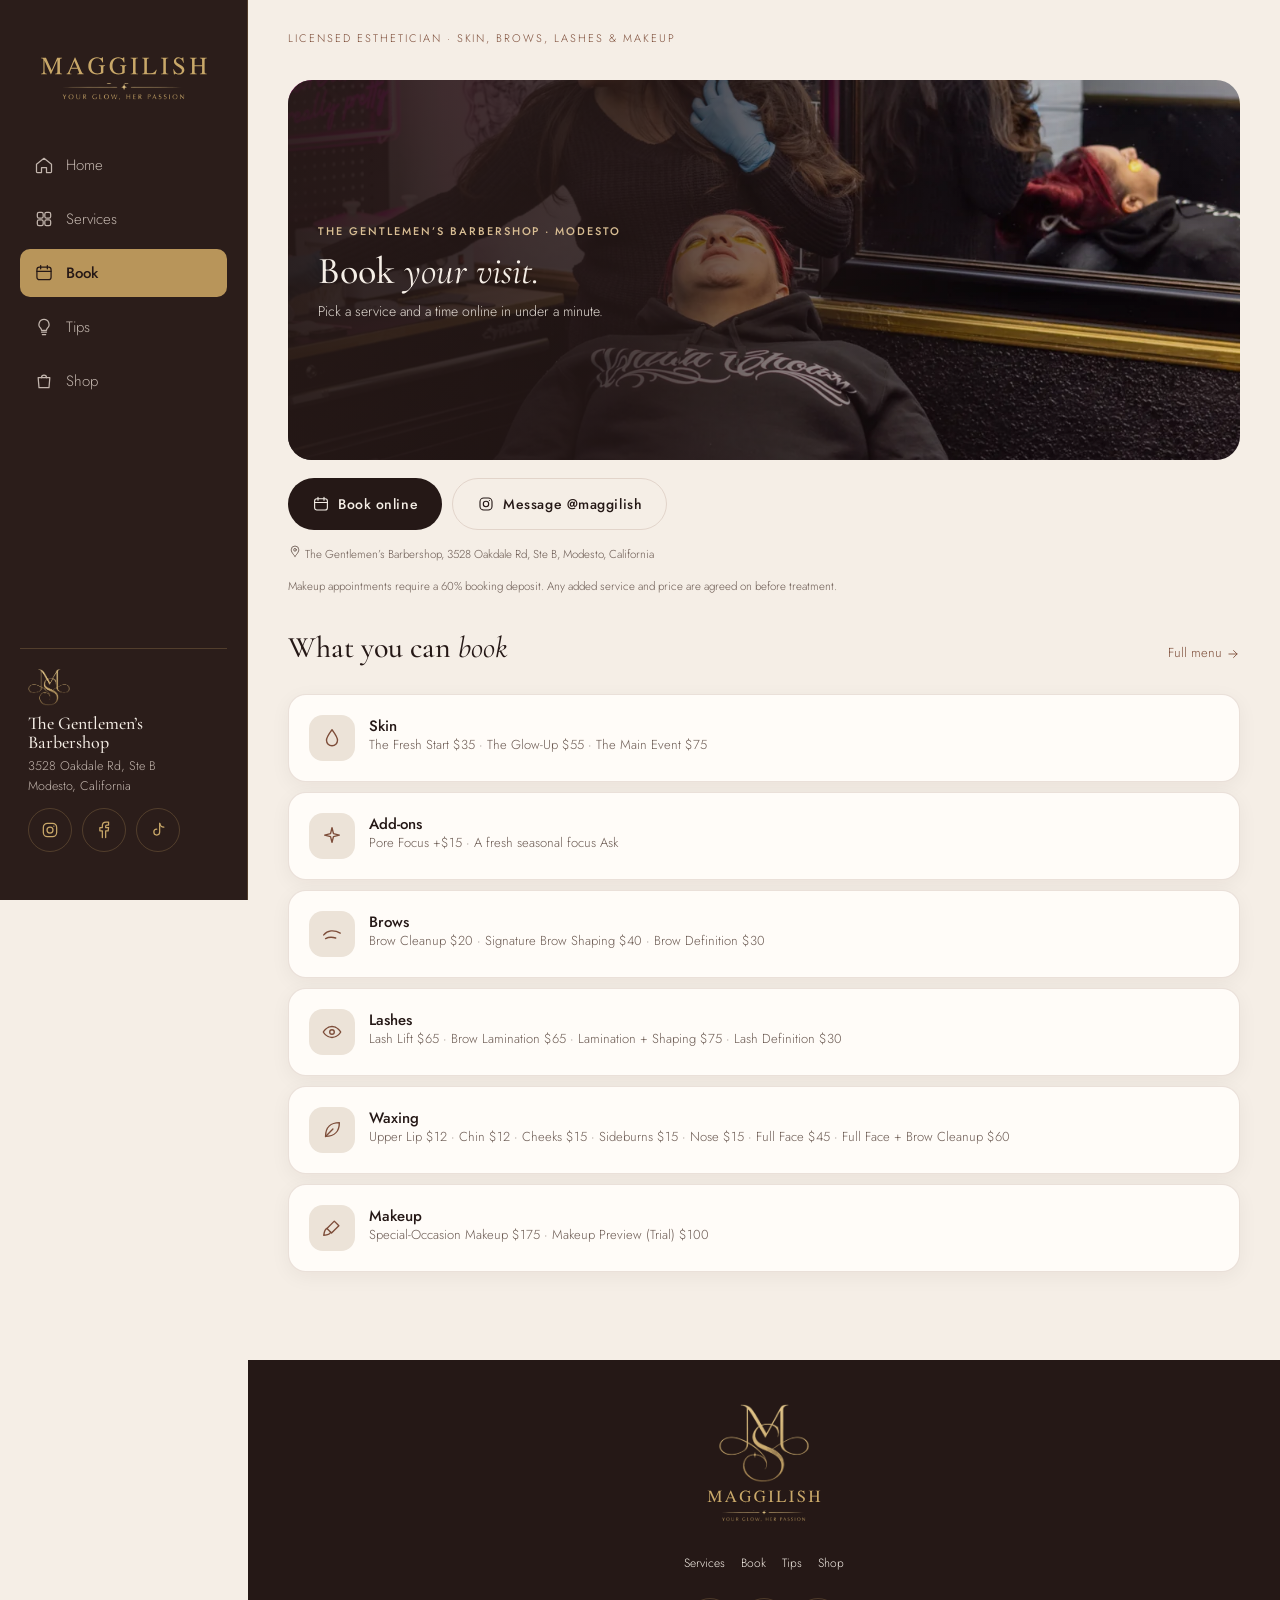
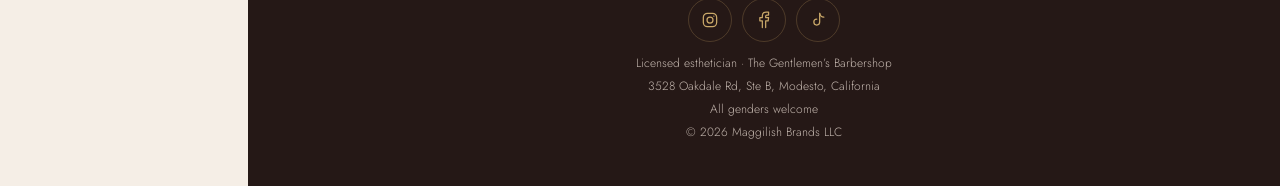
==== commit 3e74edfc: "Add Setmore booking link and studio address Co-Authored-By: Claude Opus 5.5 <noreply@anthropic.com>" ====
--- a/book/index.html
+++ b/book/index.html
@@ -24,18 +24,19 @@
 <a class="logo" href="/"><img src="/assets/brand/nimbus-wordmark-gold.svg" alt="Maggilish" width="200" height="74"></a>
 <nav><a href="/"><svg class="ico" viewBox="0 0 24 24" aria-hidden="true" style="width:20px;height:20px"><path d="M3 11 12 4l9 7v9a1 1 0 0 1-1 1h-5v-6h-6v6H4a1 1 0 0 1-1-1z"/></svg>Home</a><a href="/#services"><svg class="ico" viewBox="0 0 24 24" aria-hidden="true" style="width:20px;height:20px"><rect x="4" y="4" width="7" height="7" rx="2"/><rect x="13" y="4" width="7" height="7" rx="2"/><rect x="4" y="13" width="7" height="7" rx="2"/><rect x="13" y="13" width="7" height="7" rx="2"/></svg>Services</a><a href="/book/" aria-current=page><svg class="ico" viewBox="0 0 24 24" aria-hidden="true" style="width:20px;height:20px"><rect x="3.5" y="5" width="17" height="15" rx="3"/><path d="M8 3v4M16 3v4M3.5 10h17"/></svg>Book</a><a href="/tips/"><svg class="ico" viewBox="0 0 24 24" aria-hidden="true" style="width:20px;height:20px"><path d="M9 18h6M10 21h4M12 3a6 6 0 0 0-4 10.5c.8.8 1 1.5 1 2.5h6c0-1 .2-1.7 1-2.5A6 6 0 0 0 12 3z"/></svg>Tips</a><a href="/shop/"><svg class="ico" viewBox="0 0 24 24" aria-hidden="true" style="width:20px;height:20px"><path d="M5 8h14l-1 12H6z"/><path d="M9 8a3 3 0 0 1 6 0"/></svg>Shop</a></nav>
 <div class="help"><img src="/assets/brand/emblem-gold.webp" alt="" width="42" height="37">
-<h3>The Gentlemen&#8217;s Barbershop</h3><p class="mute">Modesto, California</p><div class="socials"><a href="https://www.instagram.com/maggilish/" rel="noopener" aria-label="Maggilish on Instagram"><svg class="ico" viewBox="0 0 24 24" aria-hidden="true" style="width:20px;height:20px"><rect x="4" y="4" width="16" height="16" rx="5"/><circle cx="12" cy="12" r="3.6"/><path d="M16.6 7.4h.01"/></svg></a><a href="https://www.facebook.com/profile.php?id=100063951256102" rel="noopener" aria-label="Maggilish on Facebook"><svg class="ico" viewBox="0 0 24 24" aria-hidden="true" style="width:20px;height:20px"><path d="M14 21v-8h3l.5-4H14V7.5c0-1 .4-1.5 1.5-1.5h2V2.5h-3C11.5 2.5 10 4.3 10 7v2H7v4h3v8"/></svg></a><a href="https://www.tiktok.com/@maggilish" rel="noopener" aria-label="Maggilish on TikTok"><svg class="ico" viewBox="0 0 24 24" aria-hidden="true" style="width:20px;height:20px"><path d="M14 4v10.5a3.5 3.5 0 1 1-3.5-3.5"/><path d="M14 4c.5 2.6 2.4 4.4 5 4.6"/></svg></a></div></div>
+<h3>The Gentlemen&#8217;s Barbershop</h3><p class="mute">3528 Oakdale Rd, Ste B<br>Modesto, California</p><div class="socials"><a href="https://www.instagram.com/maggilish/" rel="noopener" aria-label="Maggilish on Instagram"><svg class="ico" viewBox="0 0 24 24" aria-hidden="true" style="width:20px;height:20px"><rect x="4" y="4" width="16" height="16" rx="5"/><circle cx="12" cy="12" r="3.6"/><path d="M16.6 7.4h.01"/></svg></a><a href="https://www.facebook.com/profile.php?id=100063951256102" rel="noopener" aria-label="Maggilish on Facebook"><svg class="ico" viewBox="0 0 24 24" aria-hidden="true" style="width:20px;height:20px"><path d="M14 21v-8h3l.5-4H14V7.5c0-1 .4-1.5 1.5-1.5h2V2.5h-3C11.5 2.5 10 4.3 10 7v2H7v4h3v8"/></svg></a><a href="https://www.tiktok.com/@maggilish" rel="noopener" aria-label="Maggilish on TikTok"><svg class="ico" viewBox="0 0 24 24" aria-hidden="true" style="width:20px;height:20px"><path d="M14 4v10.5a3.5 3.5 0 1 1-3.5-3.5"/><path d="M14 4c.5 2.6 2.4 4.4 5 4.6"/></svg></a></div></div>
 </aside>
 <div class="content">
 <header class="top">
 <a class="logo" href="/" aria-label="Maggilish home"><img src="/assets/brand/nimbus-wordmark-gold-deep.svg" alt="Maggilish" width="120" height="44"></a>
 <div class="hello">Licensed esthetician · Skin, brows, lashes &amp; makeup</div>
-<div class="actions"><a class="btn sm" href="https://instagram.com/maggilish" rel="noopener">Book</a></div>
+<div class="actions"><a class="btn sm" href="https://thegentlemensbarber.setmore.com/2YbugMNRgFuLwELtjkn4OlfJwV5zsK5Q" rel="noopener">Book</a></div>
 </header>
 <main id="main"><section class="cs">
 <div class="cs-hero" style="background-image:url(/assets/img/studio-visit.webp)"><div class="in"><span class="lab">The Gentlemen&#8217;s Barbershop · Modesto</span><h1>Book <em>your visit.</em></h1>
-<p>Message Maggie on Instagram to book. Online booking is on the way.</p></div></div>
-<div class="btn-row"><a class="btn" href="https://instagram.com/maggilish" rel="noopener"><svg class="ico" viewBox="0 0 24 24" aria-hidden="true" style="width:18px;height:18px"><rect x="4" y="4" width="16" height="16" rx="5"/><circle cx="12" cy="12" r="3.6"/><path d="M16.6 7.4h.01"/></svg>Message @maggilish</a></div>
+<p>Pick a service and a time online in under a minute.</p></div></div>
+<div class="btn-row"><a class="btn" href="https://thegentlemensbarber.setmore.com/2YbugMNRgFuLwELtjkn4OlfJwV5zsK5Q" rel="noopener"><svg class="ico" viewBox="0 0 24 24" aria-hidden="true" style="width:18px;height:18px"><rect x="3.5" y="5" width="17" height="15" rx="3"/><path d="M8 3v4M16 3v4M3.5 10h17"/></svg>Book online</a><a class="btn ghost" href="https://instagram.com/maggilish" rel="noopener"><svg class="ico" viewBox="0 0 24 24" aria-hidden="true" style="width:18px;height:18px"><rect x="4" y="4" width="16" height="16" rx="5"/><circle cx="12" cy="12" r="3.6"/><path d="M16.6 7.4h.01"/></svg>Message @maggilish</a></div>
+<p class="mute note"><svg class="ico" viewBox="0 0 24 24" aria-hidden="true" style="width:14px;height:14px"><path d="M12 21s-6.5-6.2-6.5-11a6.5 6.5 0 0 1 13 0c0 4.8-6.5 11-6.5 11z"/><circle cx="12" cy="10" r="2.3"/></svg> The Gentlemen&#8217;s Barbershop, 3528 Oakdale Rd, Ste B, Modesto, California</p>
 <p class="mute note">Makeup appointments require a 60% booking deposit. Any added service and price are agreed on before treatment.</p>
 <div class="sec-h"><h2>What you can <em>book</em></h2><a href="/#services">Full menu <svg class="ico" viewBox="0 0 24 24" aria-hidden="true" style="width:14px;height:14px"><path d="M5 12h14M13 6l6 6-6 6"/></svg></a></div>
 <div class="cs-list"><div class="card"><span class="c"><svg class="ico" viewBox="0 0 24 24" aria-hidden="true" style="width:22px;height:22px"><path d="M12 3C8.5 8 6 11 6 14.5a6 6 0 0 0 12 0C18 11 15.5 8 12 3z"/></svg></span><div><h3>Skin</h3><p class="mute">The Fresh Start $35 · The Glow-Up $55 · The Main Event $75</p></div></div><div class="card"><span class="c"><svg class="ico" viewBox="0 0 24 24" aria-hidden="true" style="width:22px;height:22px"><path d="M12 3l1.6 6.4L20 11l-6.4 1.6L12 19l-1.6-6.4L4 11l6.4-1.6z"/></svg></span><div><h3>Add-ons</h3><p class="mute">Pore Focus +$15 · A fresh seasonal focus Ask</p></div></div><div class="card"><span class="c"><svg class="ico" viewBox="0 0 24 24" aria-hidden="true" style="width:22px;height:22px"><path d="M3 13c4-5 11-6 18-2"/><path d="M5 17c3-1.5 7-1.8 11-.6"/></svg></span><div><h3>Brows</h3><p class="mute">Brow Cleanup $20 · Signature Brow Shaping $40 · Brow Definition $30</p></div></div><div class="card"><span class="c"><svg class="ico" viewBox="0 0 24 24" aria-hidden="true" style="width:22px;height:22px"><path d="M2.5 12S6 6 12 6s9.5 6 9.5 6-3.5 6-9.5 6-9.5-6-9.5-6z"/><circle cx="12" cy="12" r="2.5"/></svg></span><div><h3>Lashes</h3><p class="mute">Lash Lift $65 · Brow Lamination $65 · Lamination + Shaping $75 · Lash Definition $30</p></div></div><div class="card"><span class="c"><svg class="ico" viewBox="0 0 24 24" aria-hidden="true" style="width:22px;height:22px"><path d="M5 19C5 9 11 4 20 4c0 9-5 15-15 15z"/><path d="M5 19l8-8"/></svg></span><div><h3>Waxing</h3><p class="mute">Upper Lip $12 · Chin $12 · Cheeks $15 · Sideburns $15 · Nose $15 · Full Face $45 · Full Face + Brow Cleanup $60</p></div></div><div class="card"><span class="c"><svg class="ico" viewBox="0 0 24 24" aria-hidden="true" style="width:22px;height:22px"><path d="M14.5 4.5l5 5-8 8-5-5z"/><path d="M6.5 12.5C4 13 3.5 16 3 20c4-.5 7-1 7.5-3.5"/></svg></span><div><h3>Makeup</h3><p class="mute">Special-Occasion Makeup $175 · Makeup Preview (Trial) $100</p></div></div></div></section>
@@ -44,7 +45,7 @@
 <img src="/assets/brand/nimbus-stacked-gold.svg" alt="Maggilish, your glow, her passion" width="140" height="137" loading="lazy">
 <nav aria-label="Footer"><a href="/#services">Services</a><a href="/book/">Book</a><a href="/tips/">Tips</a><a href="/shop/">Shop</a></nav>
 <div class="socials"><a href="https://www.instagram.com/maggilish/" rel="noopener" aria-label="Maggilish on Instagram"><svg class="ico" viewBox="0 0 24 24" aria-hidden="true" style="width:20px;height:20px"><rect x="4" y="4" width="16" height="16" rx="5"/><circle cx="12" cy="12" r="3.6"/><path d="M16.6 7.4h.01"/></svg></a><a href="https://www.facebook.com/profile.php?id=100063951256102" rel="noopener" aria-label="Maggilish on Facebook"><svg class="ico" viewBox="0 0 24 24" aria-hidden="true" style="width:20px;height:20px"><path d="M14 21v-8h3l.5-4H14V7.5c0-1 .4-1.5 1.5-1.5h2V2.5h-3C11.5 2.5 10 4.3 10 7v2H7v4h3v8"/></svg></a><a href="https://www.tiktok.com/@maggilish" rel="noopener" aria-label="Maggilish on TikTok"><svg class="ico" viewBox="0 0 24 24" aria-hidden="true" style="width:20px;height:20px"><path d="M14 4v10.5a3.5 3.5 0 1 1-3.5-3.5"/><path d="M14 4c.5 2.6 2.4 4.4 5 4.6"/></svg></a></div>
-<p>Licensed esthetician · The Gentlemen&#8217;s Barbershop · Modesto, California</p><p>All genders welcome</p><p>&#169; 2026 Maggilish Brands LLC</p>
+<p>Licensed esthetician · The Gentlemen&#8217;s Barbershop</p><p>3528 Oakdale Rd, Ste B, Modesto, California</p><p>All genders welcome</p><p>&#169; 2026 Maggilish Brands LLC</p>
 </footer>
 </div>
 </div>
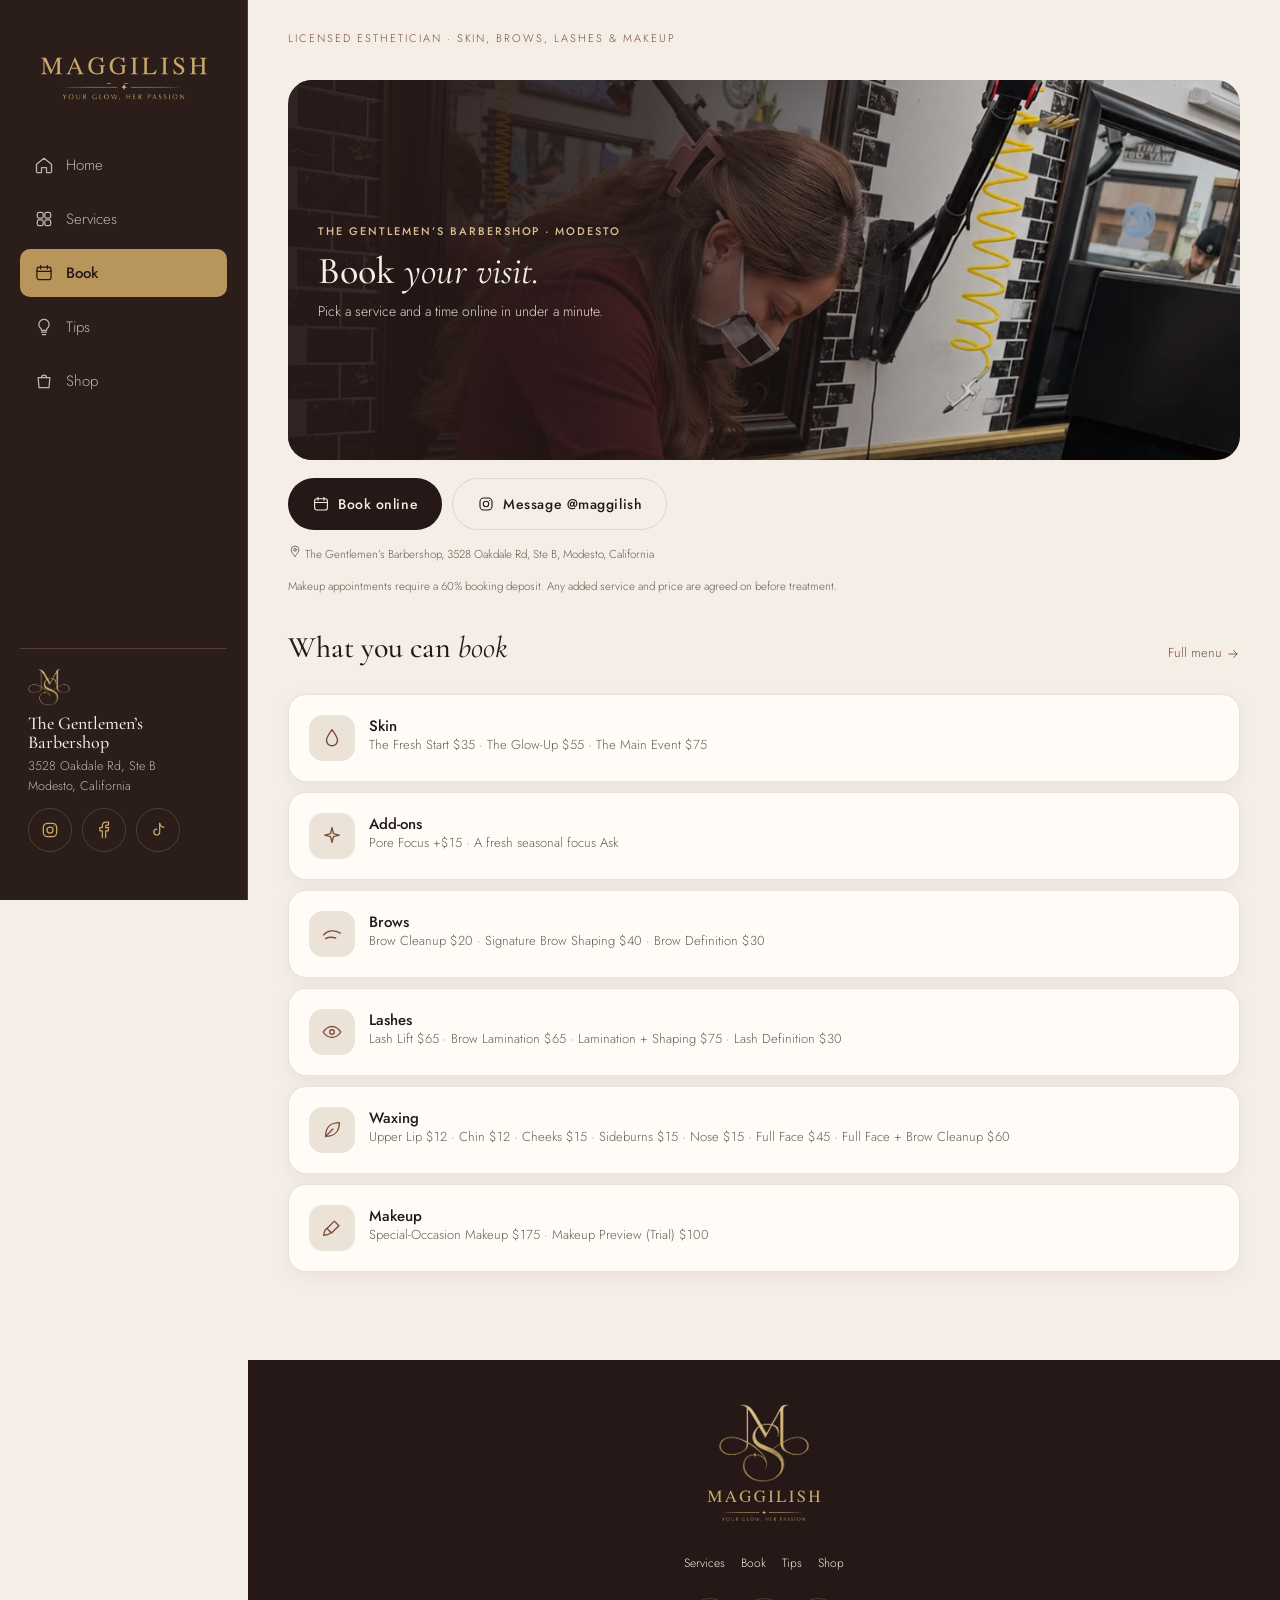
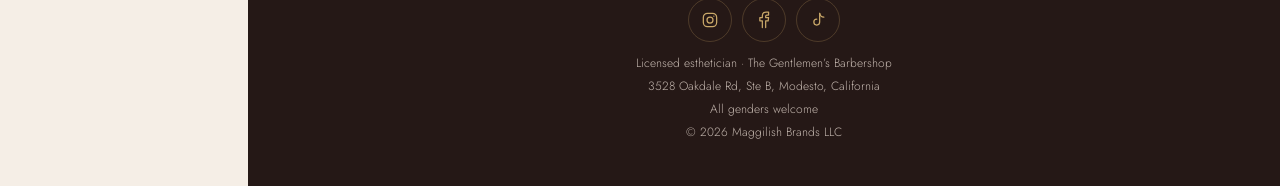
==== commit 82bc5a9f: "Lead with Maggie's portrait and add her service photos and gallery - Home lead section pairs the wel" ====
--- a/book/index.html
+++ b/book/index.html
@@ -15,7 +15,7 @@
 <meta name="apple-mobile-web-app-capable" content="yes"><meta name="apple-mobile-web-app-title" content="Maggilish">
 <link rel="preconnect" href="https://fonts.googleapis.com"><link rel="preconnect" href="https://fonts.gstatic.com" crossorigin>
 <link href="https://fonts.googleapis.com/css2?family=Cormorant+Garamond:ital,wght@0,300;0,400;0,500;1,300;1,400;1,500&family=Jost:wght@300;400;500;600&display=swap" rel="stylesheet">
-<link rel="stylesheet" href="/assets/site.css?v=20261123.1">
+<link rel="stylesheet" href="/assets/site.css?v=20261124.120261124.1">
 </head>
 <body>
 <a class="skip" href="#main">Skip to content</a>
@@ -33,7 +33,7 @@
 <div class="actions"><a class="btn sm" href="https://thegentlemensbarber.setmore.com/2YbugMNRgFuLwELtjkn4OlfJwV5zsK5Q" rel="noopener">Book</a></div>
 </header>
 <main id="main"><section class="cs">
-<div class="cs-hero" style="background-image:url(/assets/img/studio-visit.webp)"><div class="in"><span class="lab">The Gentlemen&#8217;s Barbershop · Modesto</span><h1>Book <em>your visit.</em></h1>
+<div class="cs-hero" style="background-image:url(/assets/img/skin-facial-wide.webp)"><div class="in"><span class="lab">The Gentlemen&#8217;s Barbershop · Modesto</span><h1>Book <em>your visit.</em></h1>
 <p>Pick a service and a time online in under a minute.</p></div></div>
 <div class="btn-row"><a class="btn" href="https://thegentlemensbarber.setmore.com/2YbugMNRgFuLwELtjkn4OlfJwV5zsK5Q" rel="noopener"><svg class="ico" viewBox="0 0 24 24" aria-hidden="true" style="width:18px;height:18px"><rect x="3.5" y="5" width="17" height="15" rx="3"/><path d="M8 3v4M16 3v4M3.5 10h17"/></svg>Book online</a><a class="btn ghost" href="https://instagram.com/maggilish" rel="noopener"><svg class="ico" viewBox="0 0 24 24" aria-hidden="true" style="width:18px;height:18px"><rect x="4" y="4" width="16" height="16" rx="5"/><circle cx="12" cy="12" r="3.6"/><path d="M16.6 7.4h.01"/></svg>Message @maggilish</a></div>
 <p class="mute note"><svg class="ico" viewBox="0 0 24 24" aria-hidden="true" style="width:14px;height:14px"><path d="M12 21s-6.5-6.2-6.5-11a6.5 6.5 0 0 1 13 0c0 4.8-6.5 11-6.5 11z"/><circle cx="12" cy="10" r="2.3"/></svg> The Gentlemen&#8217;s Barbershop, 3528 Oakdale Rd, Ste B, Modesto, California</p>
--- a/assets/site.css
+++ b/assets/site.css
@@ -388,3 +388,31 @@
   .cs-hero::before{background:linear-gradient(90deg,rgba(37,24,22,.94) 0%,rgba(37,24,22,.8) 38%,rgba(37,24,22,.1) 78%)}
   .cs-hero .in{align-self:center}
 }
+
+/* Lead: Maggie's portrait beside the welcome copy */
+.lead{display:grid;border-radius:22px;overflow:hidden;border:1px solid var(--line);background:var(--card)}
+.lead-ph{background:var(--chip);aspect-ratio:1/1;overflow:hidden}
+.lead-ph img{width:100%;height:100%;object-fit:cover;object-position:center 18%}
+.lead-in{padding:24px 22px 28px;display:flex;flex-direction:column;justify-content:center}
+.lead-in h2{font-size:40px;line-height:1.04;letter-spacing:-.02em;margin-top:8px}
+.lead-in p{font-size:14.5px;line-height:1.7;margin-top:12px;max-width:36ch}
+/* Maggie at work gallery */
+.gallery{display:grid;grid-template-columns:repeat(2,minmax(0,1fr));gap:10px}
+.gallery .g{border-radius:14px;aspect-ratio:3/4;margin:0}
+.gallery .g img{transition:transform .4s}
+.gallery .g:hover img{transform:scale(1.03)}
+.menu-sec.has-ph .menu-ph img{object-position:center 30%}
+.cs-hero[style*="skin-facial-wide"]{background-position:center 30%}
+.cs-hero[style*="lashes-lift-detail"]{background-position:center 35%}
+@media(min-width:768px){
+  .lead{grid-template-columns:minmax(0,1.05fr) minmax(0,.95fr);min-height:460px}
+  .lead-ph{order:2;aspect-ratio:auto}
+  .lead-in{padding:40px 36px}
+  .lead-in h2{font-size:54px}
+  .gallery{grid-template-columns:repeat(3,minmax(0,1fr));gap:14px}
+}
+@media(min-width:1200px){
+  .gallery{grid-template-columns:repeat(4,minmax(0,1fr))}
+  .lead-in h2{font-size:clamp(44px,3.6vw,60px)}
+}
+@media(max-width:767px){.menu-ph{aspect-ratio:1/1}.menu-sec.has-ph .menu-ph img{object-position:center 45%}}
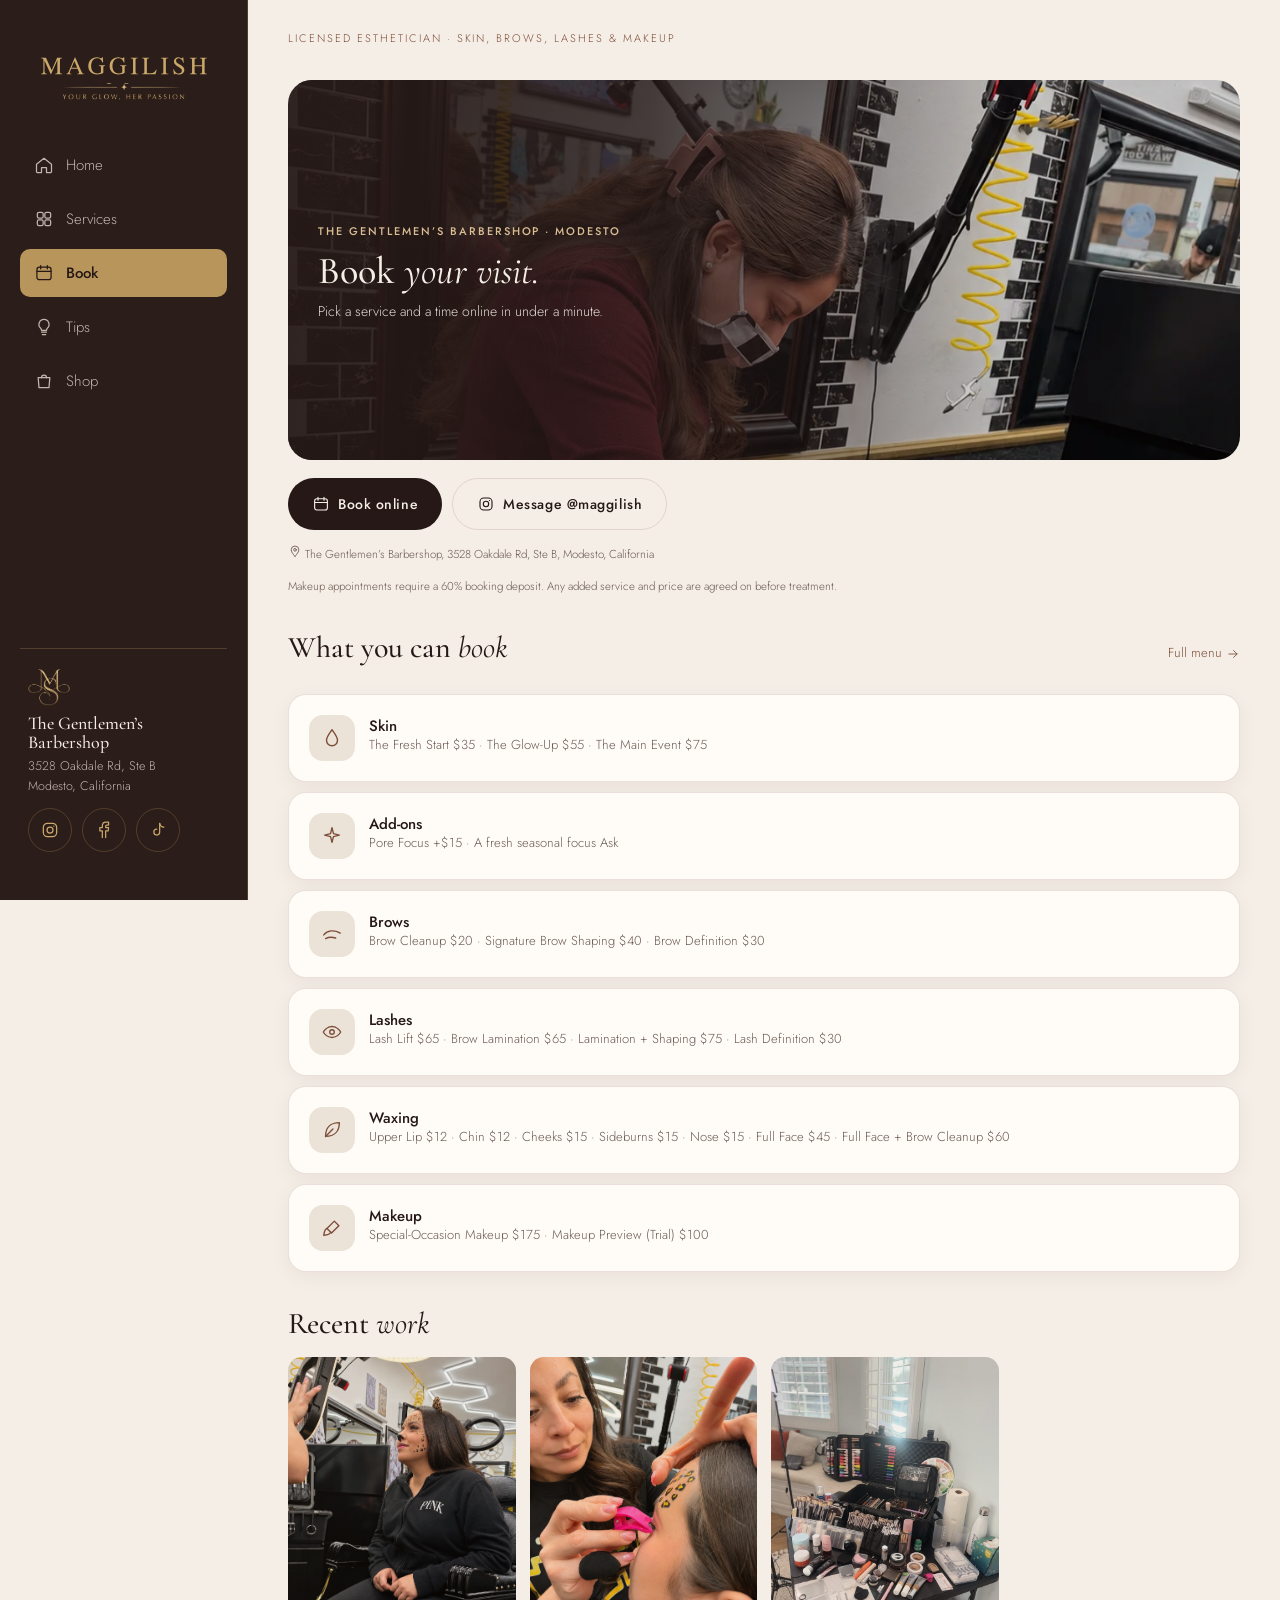
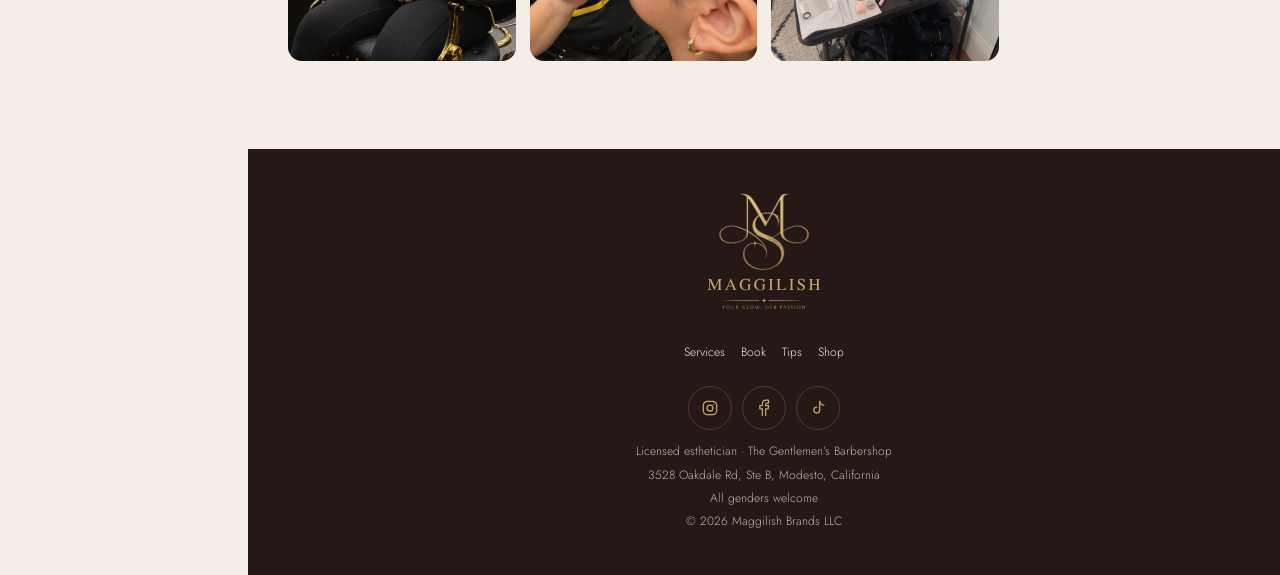
==== commit c8dcc74e: "Show each photo only once across the site - Add-ons uses the skin-cleansing photo instead of a secon" ====
--- a/book/index.html
+++ b/book/index.html
@@ -15,7 +15,7 @@
 <meta name="apple-mobile-web-app-capable" content="yes"><meta name="apple-mobile-web-app-title" content="Maggilish">
 <link rel="preconnect" href="https://fonts.googleapis.com"><link rel="preconnect" href="https://fonts.gstatic.com" crossorigin>
 <link href="https://fonts.googleapis.com/css2?family=Cormorant+Garamond:ital,wght@0,300;0,400;0,500;1,300;1,400;1,500&family=Jost:wght@300;400;500;600&display=swap" rel="stylesheet">
-<link rel="stylesheet" href="/assets/site.css?v=20261124.120261124.1">
+<link rel="stylesheet" href="/assets/site.css?v=20261124.120261124.2">
 </head>
 <body>
 <a class="skip" href="#main">Skip to content</a>
@@ -39,7 +39,9 @@
 <p class="mute note"><svg class="ico" viewBox="0 0 24 24" aria-hidden="true" style="width:14px;height:14px"><path d="M12 21s-6.5-6.2-6.5-11a6.5 6.5 0 0 1 13 0c0 4.8-6.5 11-6.5 11z"/><circle cx="12" cy="10" r="2.3"/></svg> The Gentlemen&#8217;s Barbershop, 3528 Oakdale Rd, Ste B, Modesto, California</p>
 <p class="mute note">Makeup appointments require a 60% booking deposit. Any added service and price are agreed on before treatment.</p>
 <div class="sec-h"><h2>What you can <em>book</em></h2><a href="/#services">Full menu <svg class="ico" viewBox="0 0 24 24" aria-hidden="true" style="width:14px;height:14px"><path d="M5 12h14M13 6l6 6-6 6"/></svg></a></div>
-<div class="cs-list"><div class="card"><span class="c"><svg class="ico" viewBox="0 0 24 24" aria-hidden="true" style="width:22px;height:22px"><path d="M12 3C8.5 8 6 11 6 14.5a6 6 0 0 0 12 0C18 11 15.5 8 12 3z"/></svg></span><div><h3>Skin</h3><p class="mute">The Fresh Start $35 · The Glow-Up $55 · The Main Event $75</p></div></div><div class="card"><span class="c"><svg class="ico" viewBox="0 0 24 24" aria-hidden="true" style="width:22px;height:22px"><path d="M12 3l1.6 6.4L20 11l-6.4 1.6L12 19l-1.6-6.4L4 11l6.4-1.6z"/></svg></span><div><h3>Add-ons</h3><p class="mute">Pore Focus +$15 · A fresh seasonal focus Ask</p></div></div><div class="card"><span class="c"><svg class="ico" viewBox="0 0 24 24" aria-hidden="true" style="width:22px;height:22px"><path d="M3 13c4-5 11-6 18-2"/><path d="M5 17c3-1.5 7-1.8 11-.6"/></svg></span><div><h3>Brows</h3><p class="mute">Brow Cleanup $20 · Signature Brow Shaping $40 · Brow Definition $30</p></div></div><div class="card"><span class="c"><svg class="ico" viewBox="0 0 24 24" aria-hidden="true" style="width:22px;height:22px"><path d="M2.5 12S6 6 12 6s9.5 6 9.5 6-3.5 6-9.5 6-9.5-6-9.5-6z"/><circle cx="12" cy="12" r="2.5"/></svg></span><div><h3>Lashes</h3><p class="mute">Lash Lift $65 · Brow Lamination $65 · Lamination + Shaping $75 · Lash Definition $30</p></div></div><div class="card"><span class="c"><svg class="ico" viewBox="0 0 24 24" aria-hidden="true" style="width:22px;height:22px"><path d="M5 19C5 9 11 4 20 4c0 9-5 15-15 15z"/><path d="M5 19l8-8"/></svg></span><div><h3>Waxing</h3><p class="mute">Upper Lip $12 · Chin $12 · Cheeks $15 · Sideburns $15 · Nose $15 · Full Face $45 · Full Face + Brow Cleanup $60</p></div></div><div class="card"><span class="c"><svg class="ico" viewBox="0 0 24 24" aria-hidden="true" style="width:22px;height:22px"><path d="M14.5 4.5l5 5-8 8-5-5z"/><path d="M6.5 12.5C4 13 3.5 16 3 20c4-.5 7-1 7.5-3.5"/></svg></span><div><h3>Makeup</h3><p class="mute">Special-Occasion Makeup $175 · Makeup Preview (Trial) $100</p></div></div></div></section>
+<div class="cs-list"><div class="card"><span class="c"><svg class="ico" viewBox="0 0 24 24" aria-hidden="true" style="width:22px;height:22px"><path d="M12 3C8.5 8 6 11 6 14.5a6 6 0 0 0 12 0C18 11 15.5 8 12 3z"/></svg></span><div><h3>Skin</h3><p class="mute">The Fresh Start $35 · The Glow-Up $55 · The Main Event $75</p></div></div><div class="card"><span class="c"><svg class="ico" viewBox="0 0 24 24" aria-hidden="true" style="width:22px;height:22px"><path d="M12 3l1.6 6.4L20 11l-6.4 1.6L12 19l-1.6-6.4L4 11l6.4-1.6z"/></svg></span><div><h3>Add-ons</h3><p class="mute">Pore Focus +$15 · A fresh seasonal focus Ask</p></div></div><div class="card"><span class="c"><svg class="ico" viewBox="0 0 24 24" aria-hidden="true" style="width:22px;height:22px"><path d="M3 13c4-5 11-6 18-2"/><path d="M5 17c3-1.5 7-1.8 11-.6"/></svg></span><div><h3>Brows</h3><p class="mute">Brow Cleanup $20 · Signature Brow Shaping $40 · Brow Definition $30</p></div></div><div class="card"><span class="c"><svg class="ico" viewBox="0 0 24 24" aria-hidden="true" style="width:22px;height:22px"><path d="M2.5 12S6 6 12 6s9.5 6 9.5 6-3.5 6-9.5 6-9.5-6-9.5-6z"/><circle cx="12" cy="12" r="2.5"/></svg></span><div><h3>Lashes</h3><p class="mute">Lash Lift $65 · Brow Lamination $65 · Lamination + Shaping $75 · Lash Definition $30</p></div></div><div class="card"><span class="c"><svg class="ico" viewBox="0 0 24 24" aria-hidden="true" style="width:22px;height:22px"><path d="M5 19C5 9 11 4 20 4c0 9-5 15-15 15z"/><path d="M5 19l8-8"/></svg></span><div><h3>Waxing</h3><p class="mute">Upper Lip $12 · Chin $12 · Cheeks $15 · Sideburns $15 · Nose $15 · Full Face $45 · Full Face + Brow Cleanup $60</p></div></div><div class="card"><span class="c"><svg class="ico" viewBox="0 0 24 24" aria-hidden="true" style="width:22px;height:22px"><path d="M14.5 4.5l5 5-8 8-5-5z"/><path d="M6.5 12.5C4 13 3.5 16 3 20c4-.5 7-1 7.5-3.5"/></svg></span><div><h3>Makeup</h3><p class="mute">Special-Occasion Makeup $175 · Makeup Preview (Trial) $100</p></div></div></div>
+<div class="sec-h"><h2>Recent <em>work</em></h2></div>
+<div class="gallery"><figure class="g brand-photo"><img src="/assets/img/makeup-facepaint-portrait.webp" alt="Client showing her finished face-paint makeup" loading="lazy"></figure><figure class="g brand-photo"><img src="/assets/img/makeup-facepaint-detail.webp" alt="Close-up of face-paint makeup detail" loading="lazy"></figure><figure class="g brand-photo"><img src="/assets/img/makeup-kit.webp" alt="Maggie&#8217;s professional makeup kit" loading="lazy"></figure></div></section>
 </main>
 <footer class="foot dark">
 <img src="/assets/brand/nimbus-stacked-gold.svg" alt="Maggilish, your glow, her passion" width="140" height="137" loading="lazy">
--- a/assets/site.css
+++ b/assets/site.css
@@ -416,3 +416,4 @@
   .lead-in h2{font-size:clamp(44px,3.6vw,60px)}
 }
 @media(max-width:767px){.menu-ph{aspect-ratio:1/1}.menu-sec.has-ph .menu-ph img{object-position:center 45%}}
+.care-photo img{object-position:center 30%}
